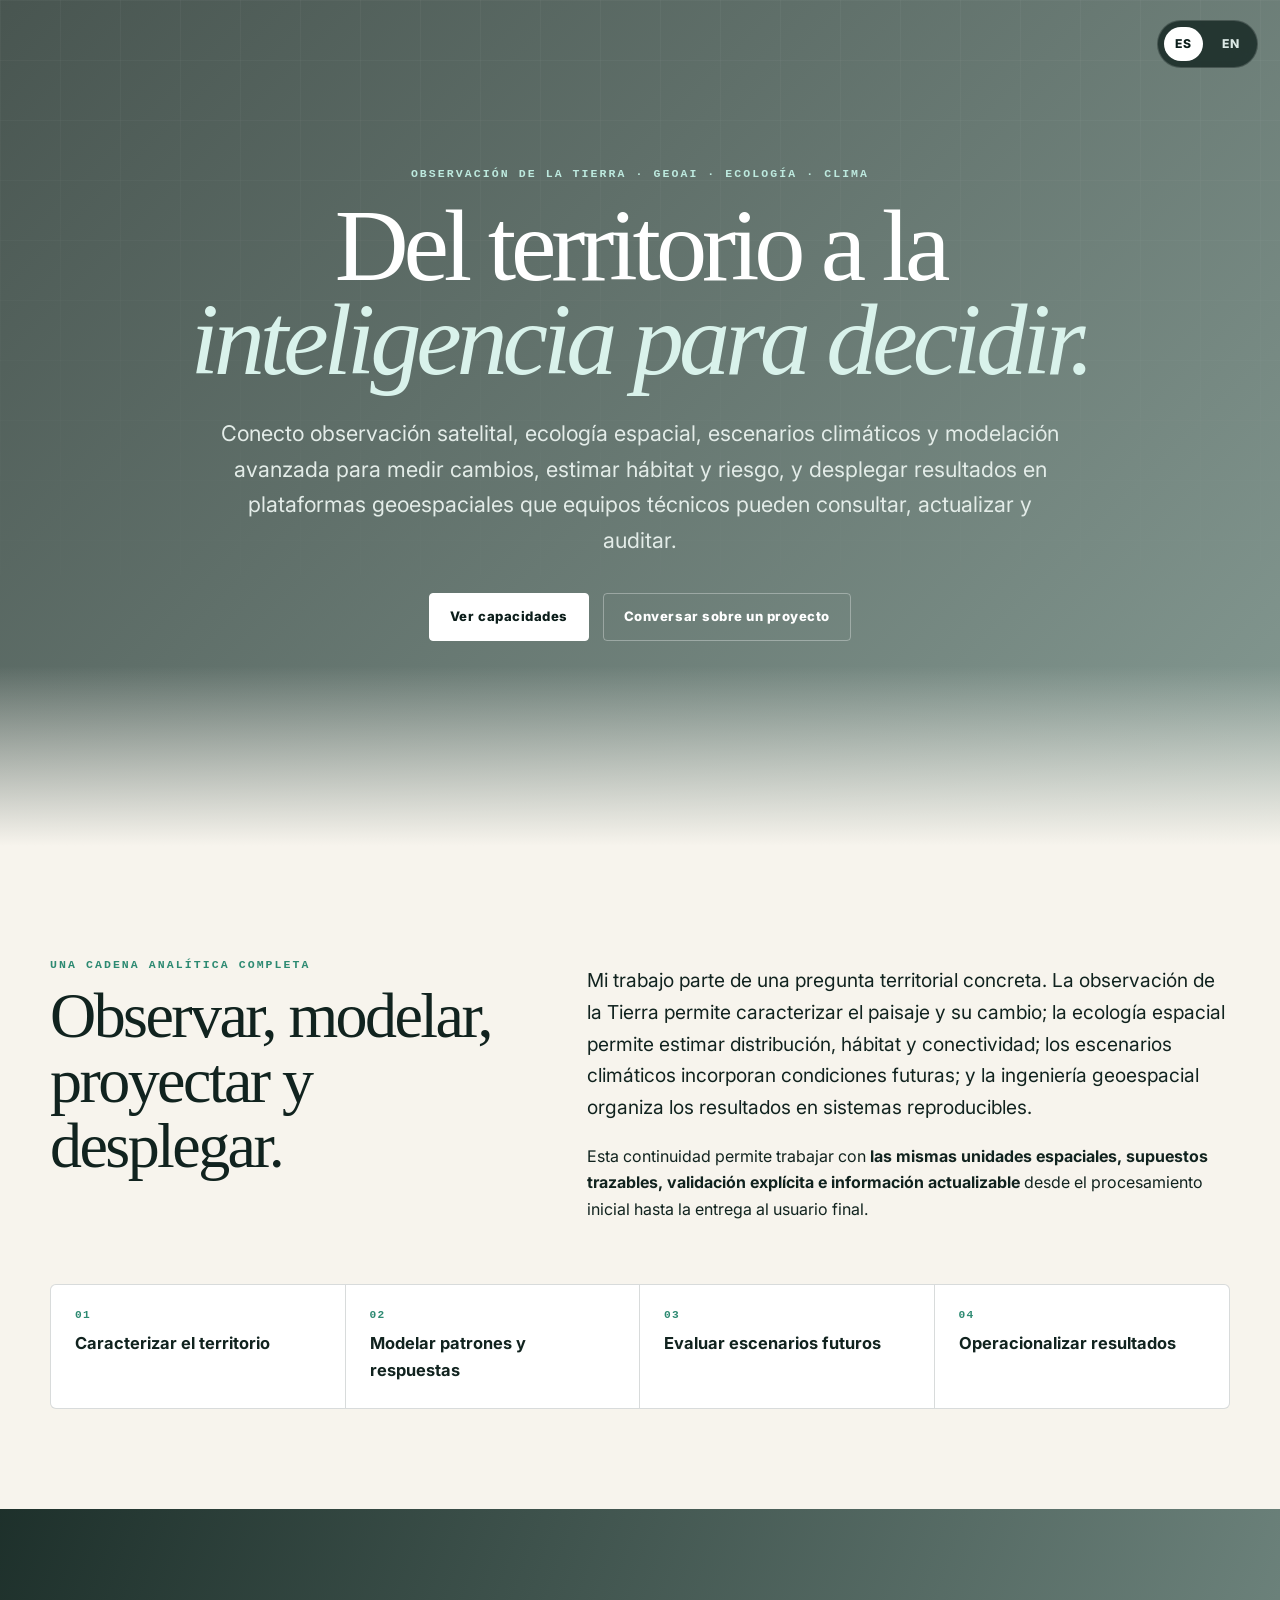
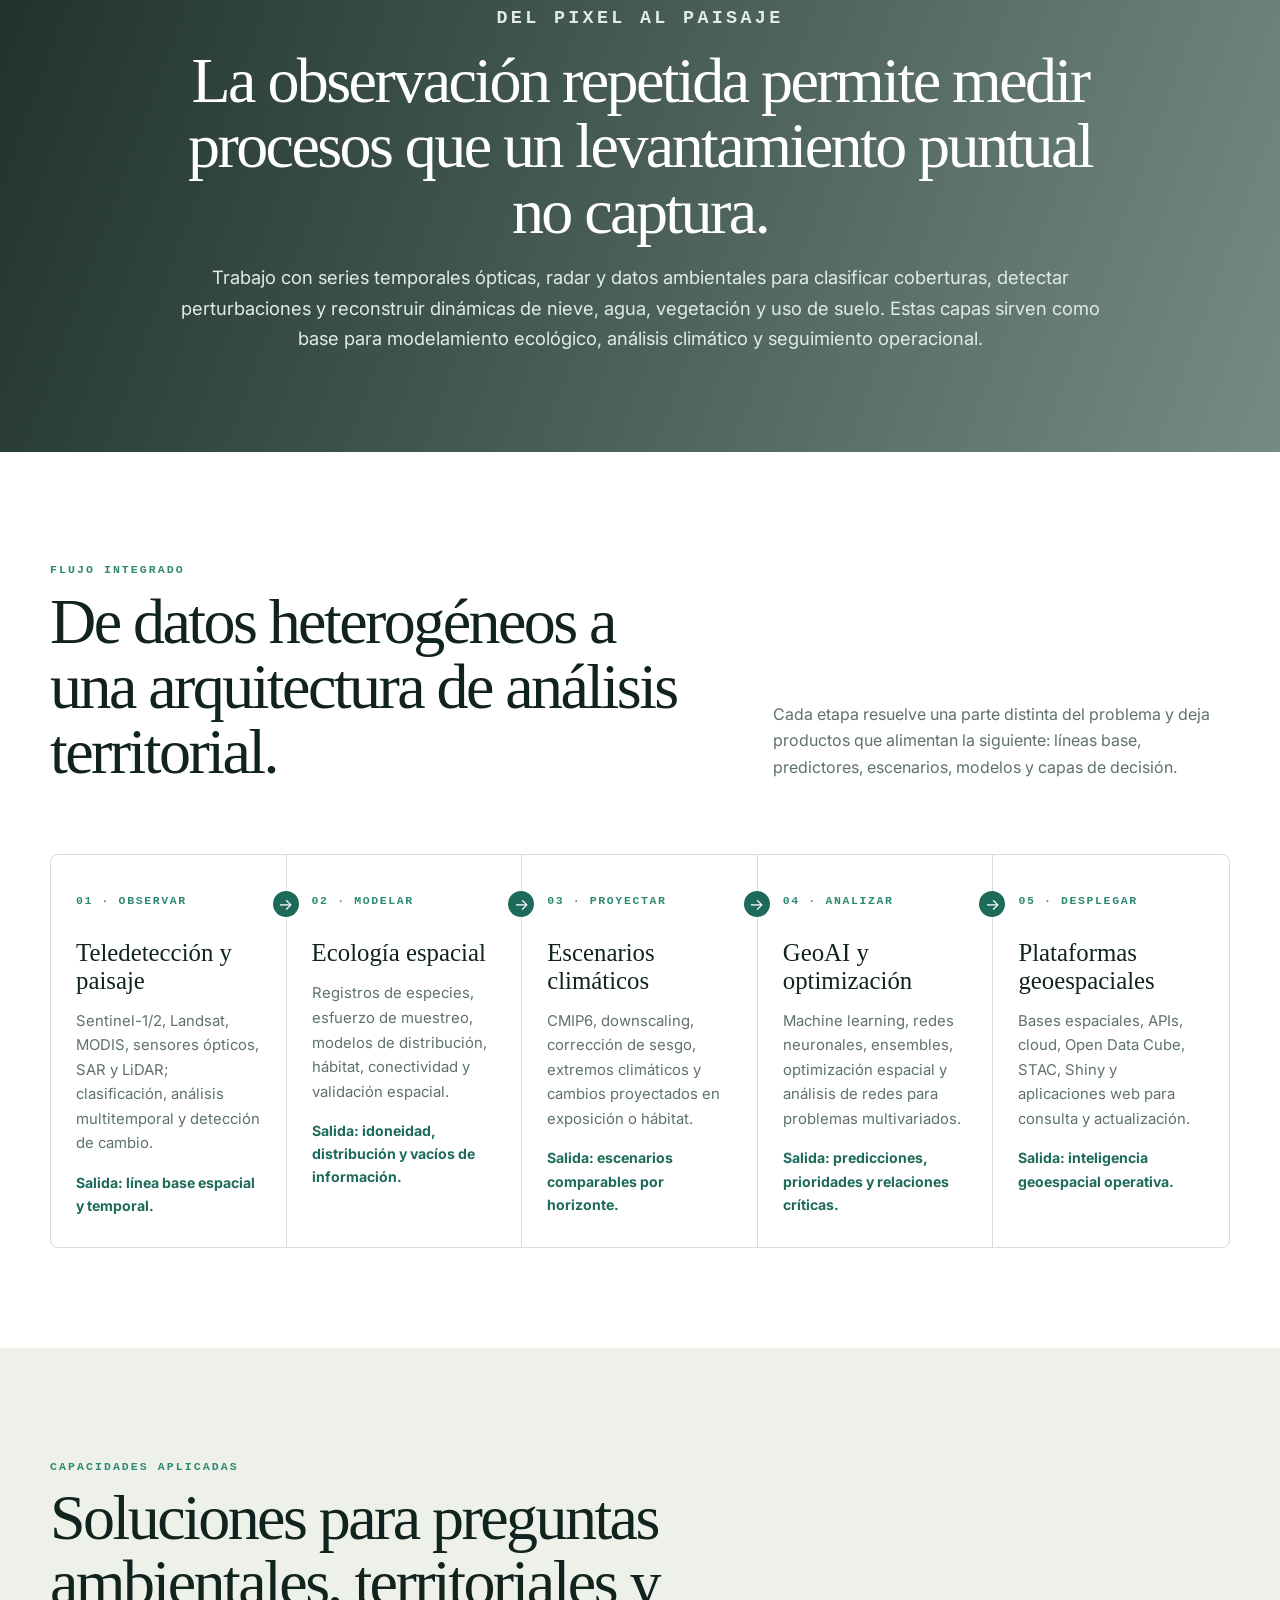
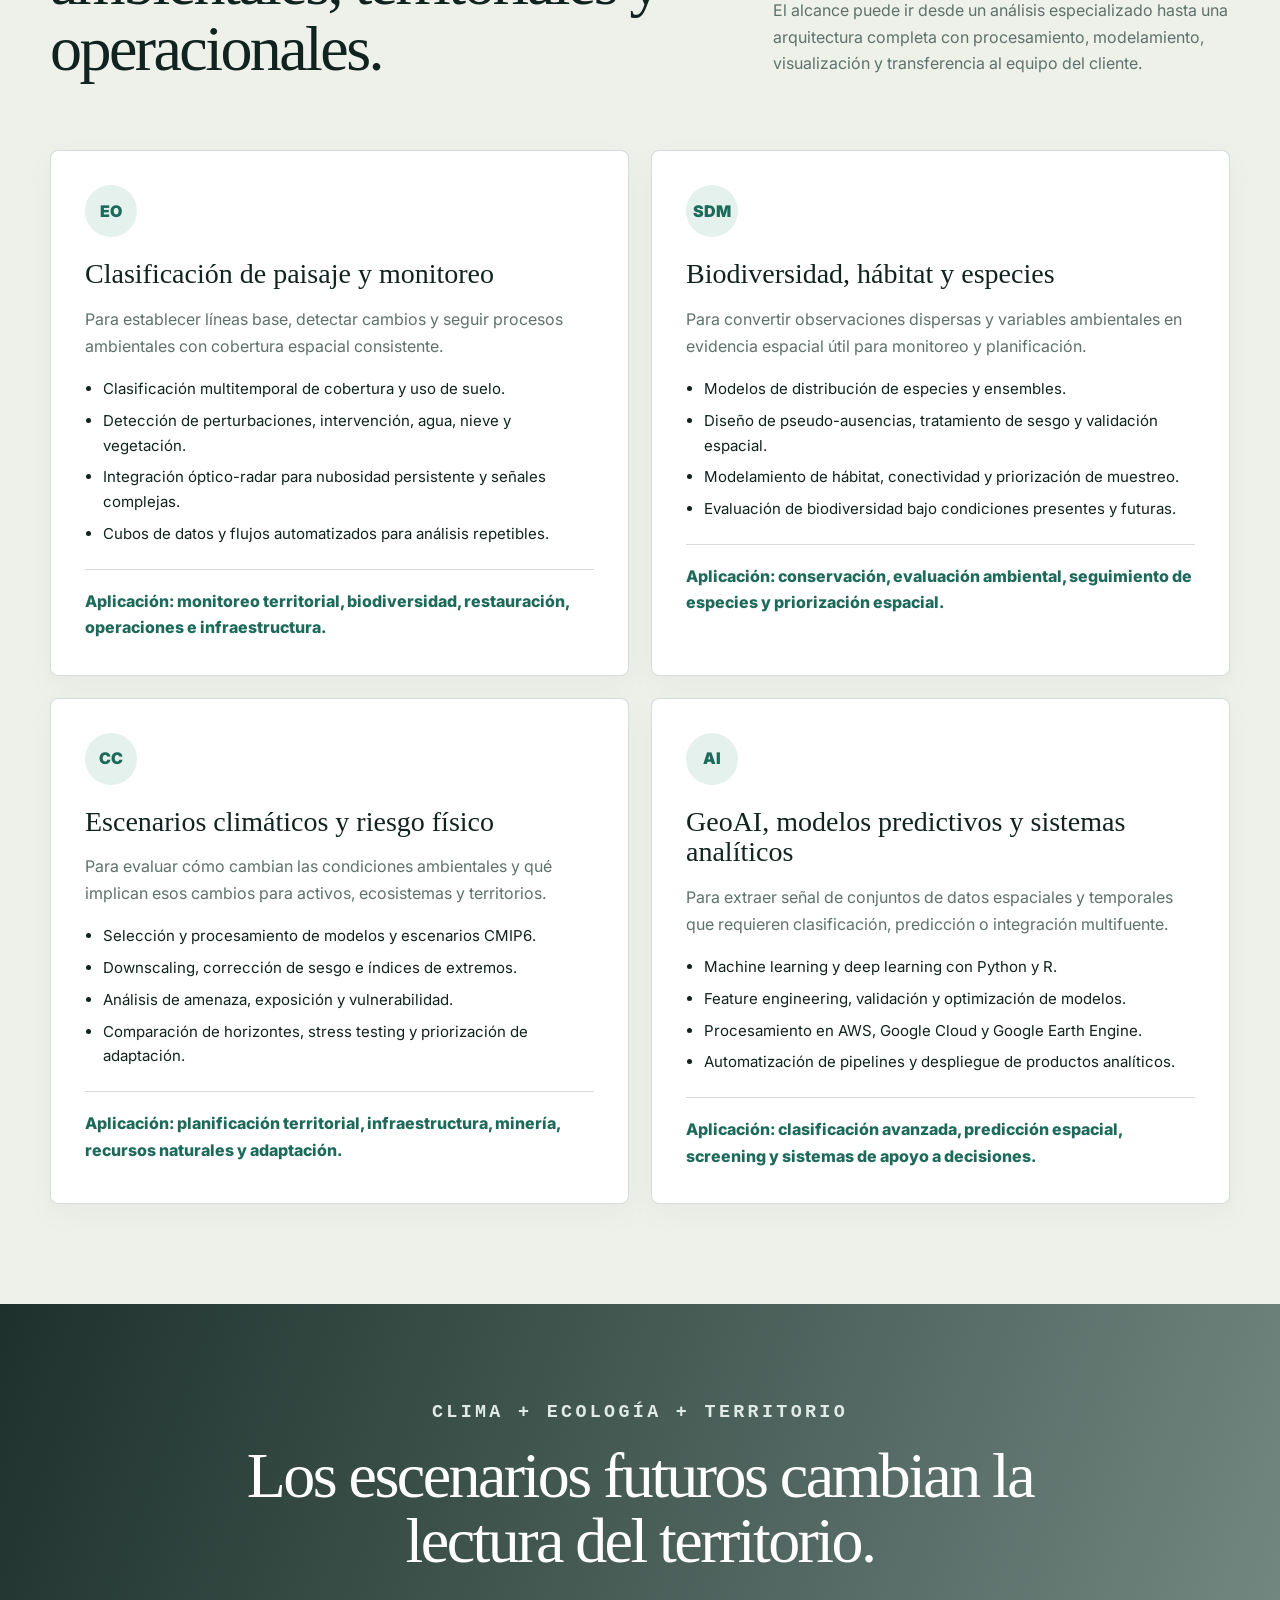
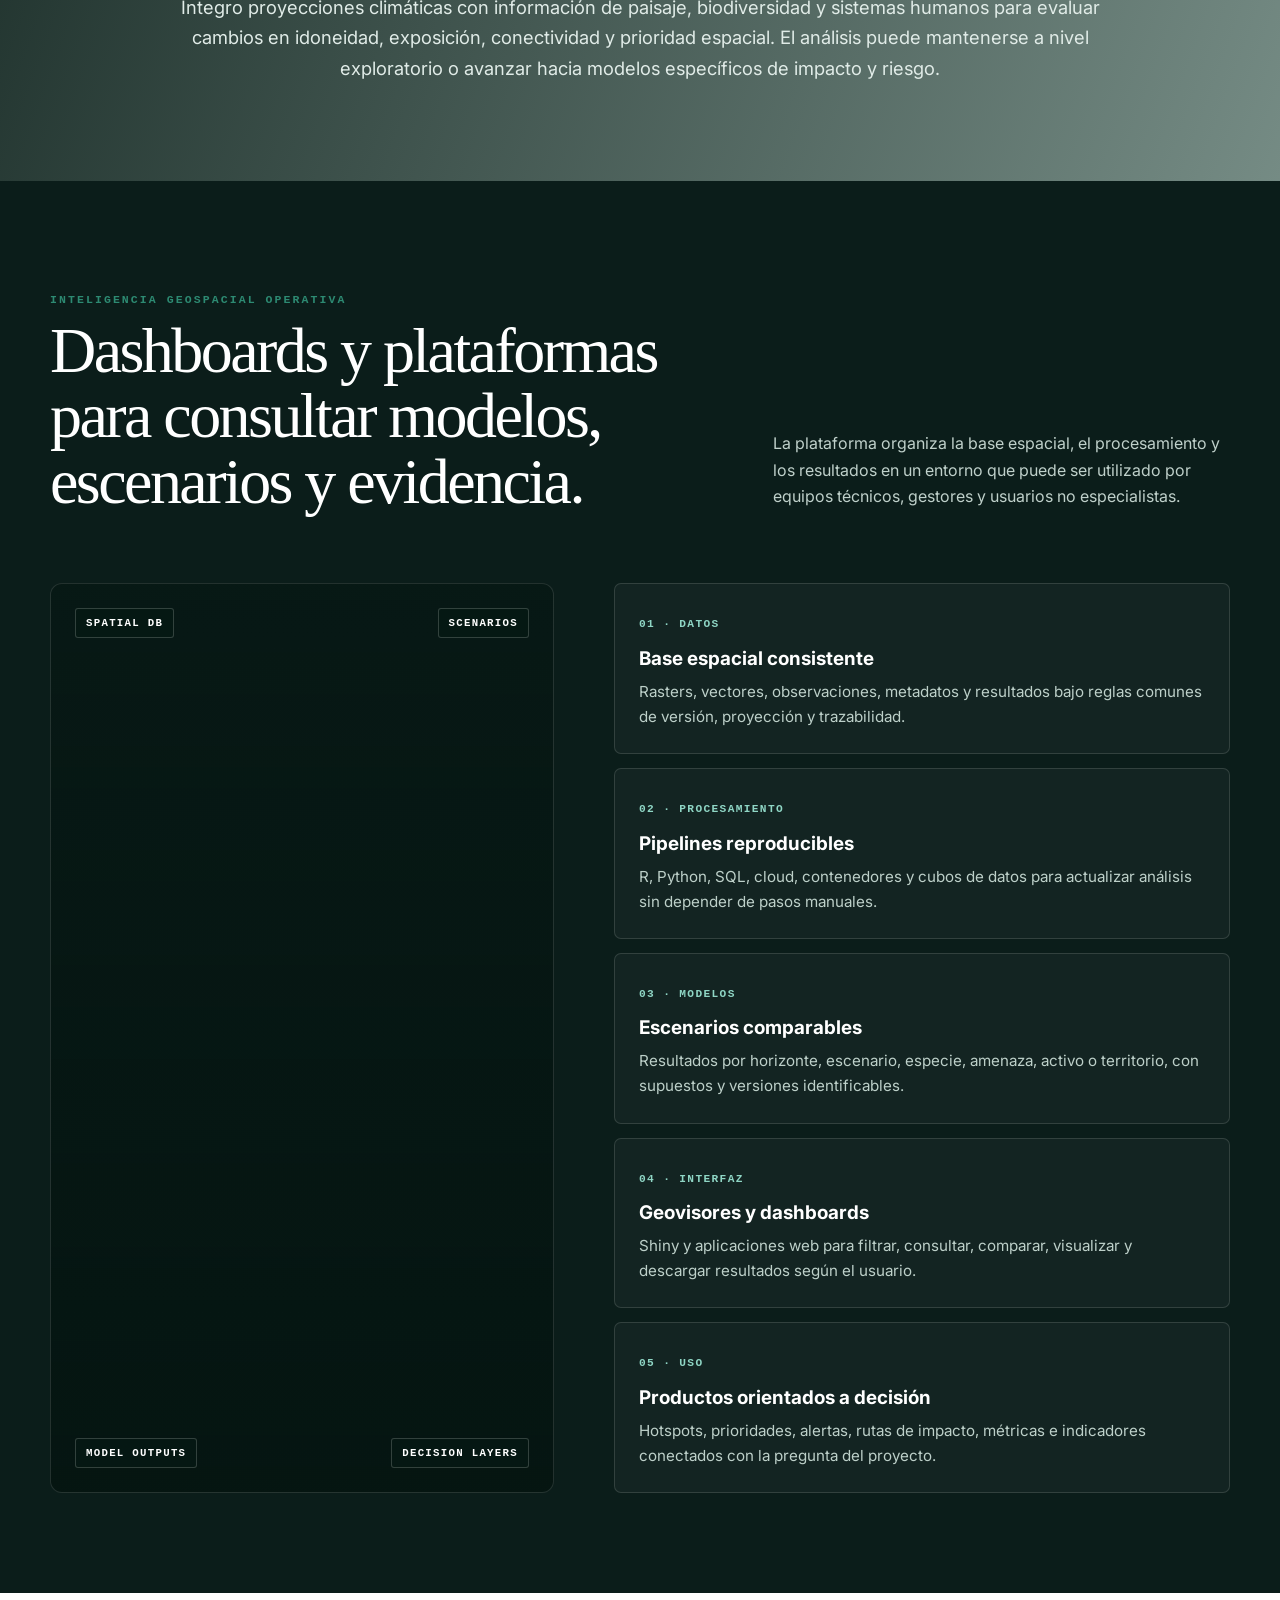
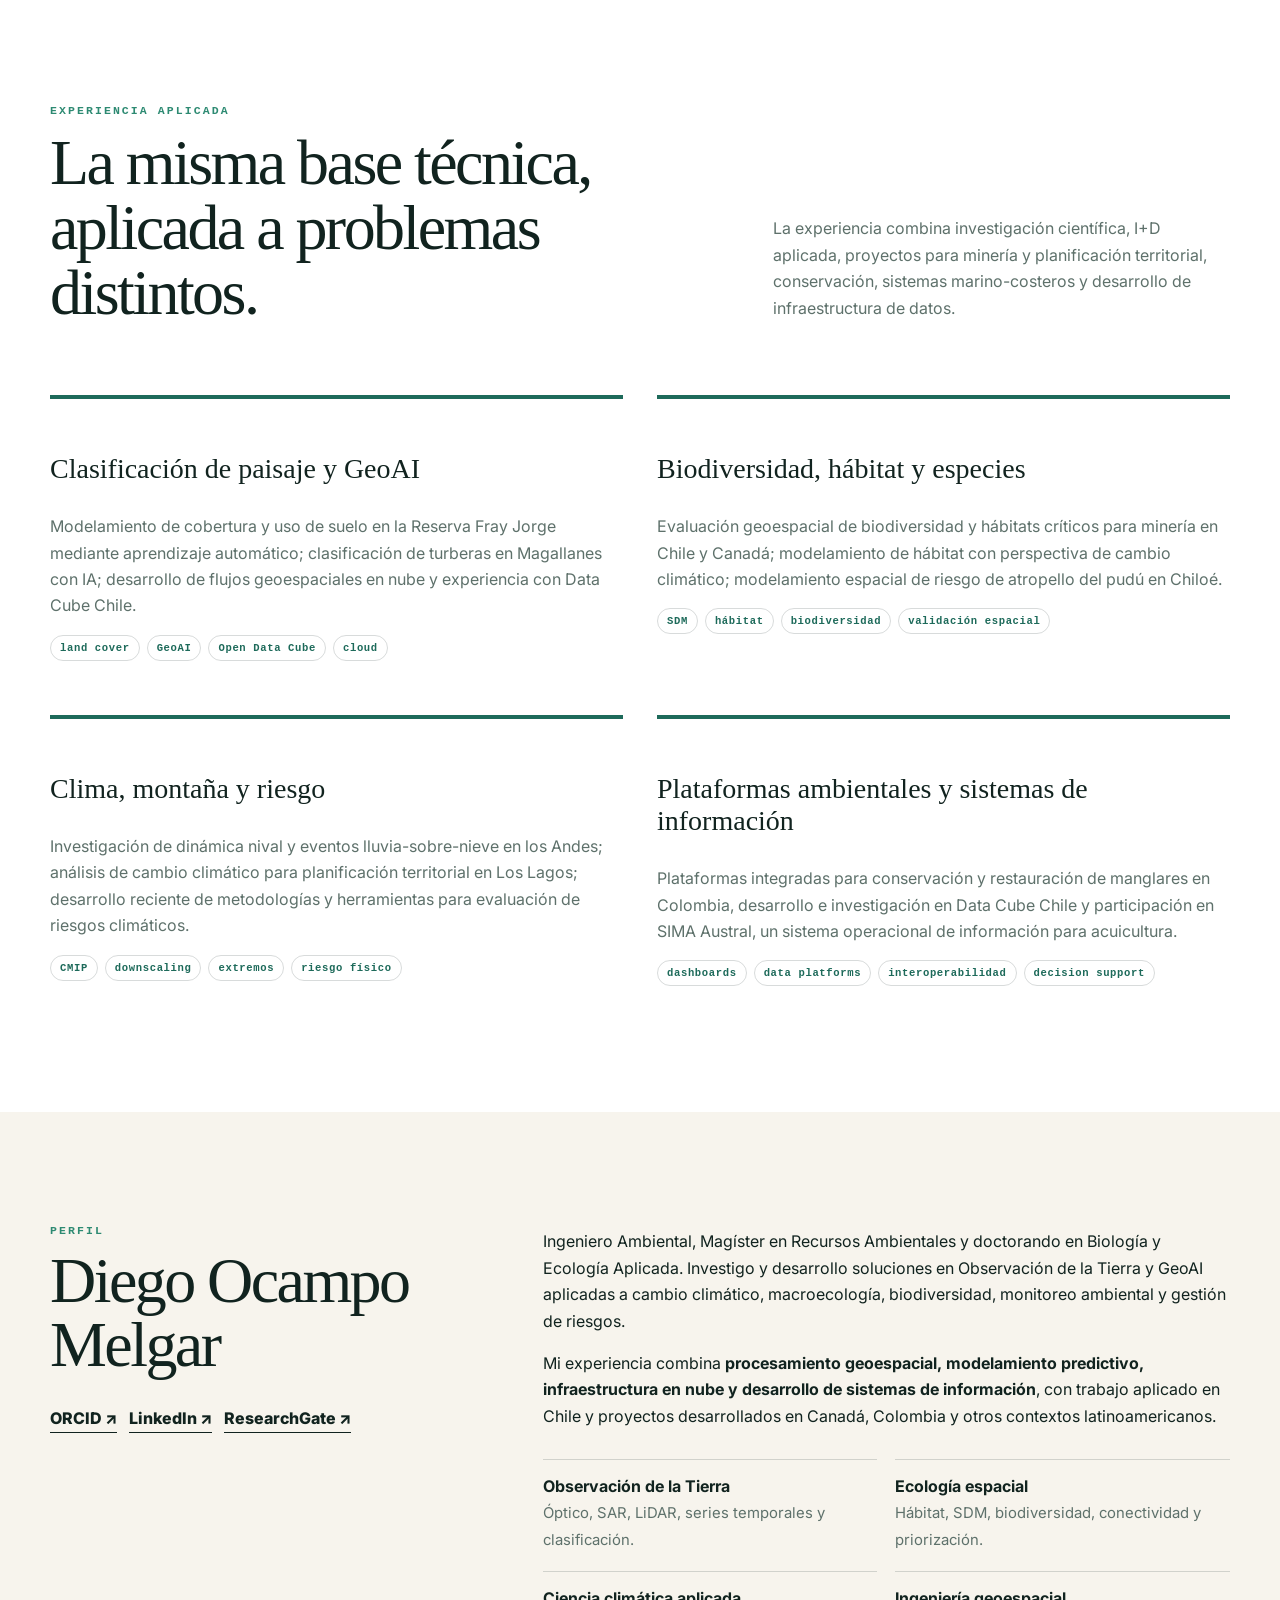
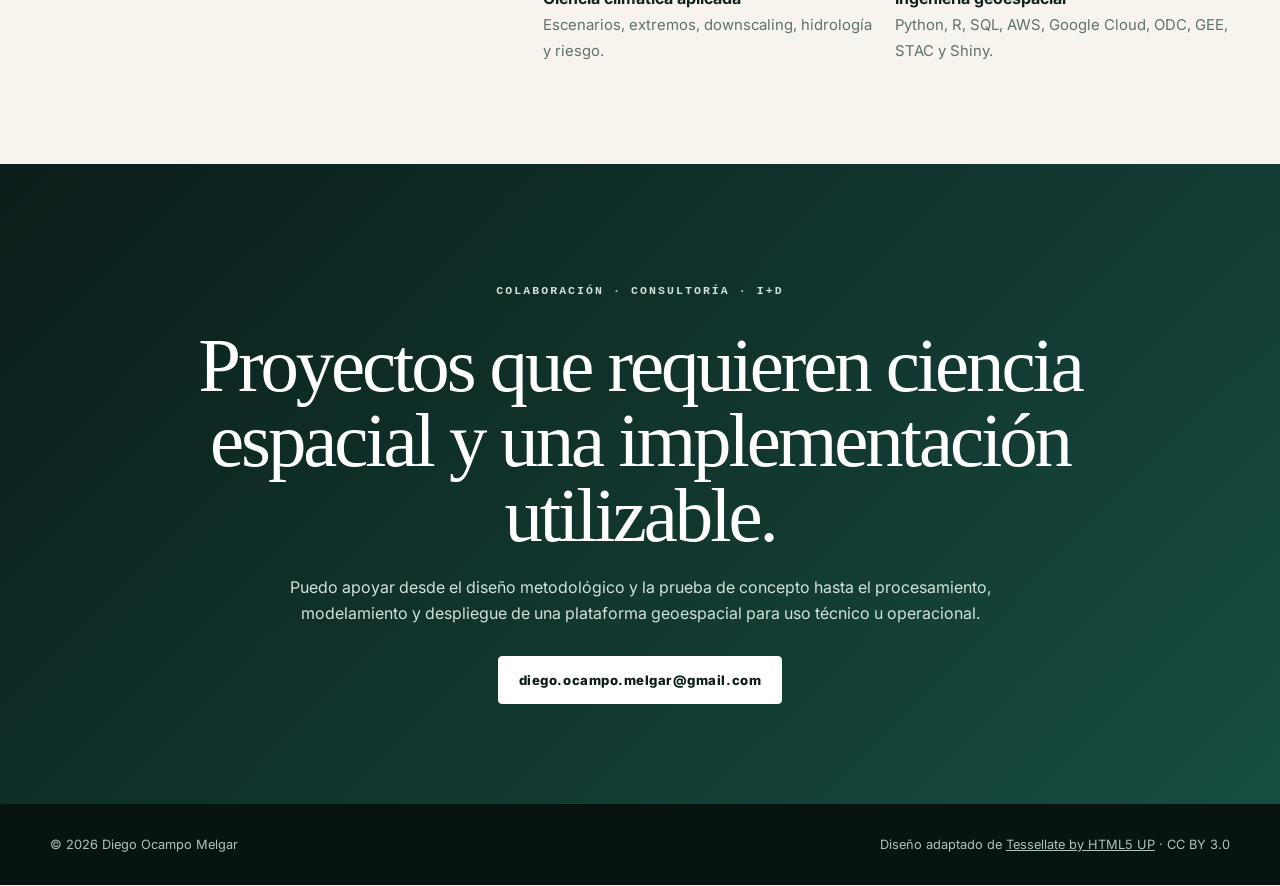
==== index.html @ 7937f492 "start" ====
<!DOCTYPE HTML>
<html lang="es">
<head>
  <title>Diego Ocampo Melgar | Observación de la Tierra, GeoAI y Riesgo Climático</title>
  <meta charset="utf-8" />
  <meta name="viewport" content="width=device-width, initial-scale=1" />
  <meta name="description" content="Observación de la Tierra, GeoAI, biodiversidad, modelamiento de hábitat, escenarios climáticos y plataformas geoespaciales para decisiones ambientales y territoriales." />
  <meta name="theme-color" content="#0b1d1a" />
  <link rel="canonical" href="./" />
  <link rel="alternate" hreflang="es" href="./" />
  <link rel="alternate" hreflang="en" href="./en/" />
  <link rel="preconnect" href="https://fonts.googleapis.com"><link rel="preconnect" href="https://fonts.gstatic.com" crossorigin>
  <link href="https://fonts.googleapis.com/css2?family=Inter:wght@400;500;600;700;800&display=swap" rel="stylesheet">
  <link rel="stylesheet" href="assets/css/main.css" />
</head>
<body>
  <nav class="langbar" aria-label="Idioma"><a class="active" href="./">ES</a><a href="./en/">EN</a></nav>

  <header id="header"><div class="hero-grid"></div><div class="hero reveal">
    <p class="eyebrow">OBSERVACIÓN DE LA TIERRA · GEOAI · ECOLOGÍA · CLIMA</p>
    <h1>Del territorio a la <em>inteligencia para decidir.</em></h1>
    <p class="lead">Conecto observación satelital, ecología espacial, escenarios climáticos y modelación avanzada para medir cambios, estimar hábitat y riesgo, y desplegar resultados en plataformas geoespaciales que equipos técnicos pueden consultar, actualizar y auditar.</p>
    <div class="cta"><a class="button primary" href="#servicios">Ver capacidades</a><a class="button alt" href="mailto:diego.ocampo.melgar@gmail.com">Conversar sobre un proyecto</a></div>
  </div></header>

  <main>
    <section class="section intro"><div class="container">
      <div class="intro-grid reveal">
        <div><p class="eyebrow">UNA CADENA ANALÍTICA COMPLETA</p><h2>Observar, modelar, proyectar y desplegar.</h2></div>
        <div>
          <p class="big">Mi trabajo parte de una pregunta territorial concreta. La observación de la Tierra permite caracterizar el paisaje y su cambio; la ecología espacial permite estimar distribución, hábitat y conectividad; los escenarios climáticos incorporan condiciones futuras; y la ingeniería geoespacial organiza los resultados en sistemas reproducibles.</p>
          <p>Esta continuidad permite trabajar con <strong>las mismas unidades espaciales, supuestos trazables, validación explícita e información actualizable</strong> desde el procesamiento inicial hasta la entrega al usuario final.</p>
        </div>
      </div>
      <div class="value-strip reveal"><div><b>01</b><strong>Caracterizar el territorio</strong></div><div><b>02</b><strong>Modelar patrones y respuestas</strong></div><div><b>03</b><strong>Evaluar escenarios futuros</strong></div><div><b>04</b><strong>Operacionalizar resultados</strong></div></div>
    </div></section>

    <section class="parallax p1"><div class="inner reveal">
      <p class="eyebrow">DEL PIXEL AL PAISAJE</p>
      <h2>La observación repetida permite medir procesos que un levantamiento puntual no captura.</h2>
      <p>Trabajo con series temporales ópticas, radar y datos ambientales para clasificar coberturas, detectar perturbaciones y reconstruir dinámicas de nieve, agua, vegetación y uso de suelo. Estas capas sirven como base para modelamiento ecológico, análisis climático y seguimiento operacional.</p>
    </div></section>

    <section class="section journey"><div class="container">
      <div class="section-title reveal">
        <div><p class="eyebrow">FLUJO INTEGRADO</p><h2>De datos heterogéneos a una arquitectura de análisis territorial.</h2></div>
        <p>Cada etapa resuelve una parte distinta del problema y deja productos que alimentan la siguiente: líneas base, predictores, escenarios, modelos y capas de decisión.</p>
      </div>
      <div class="journey-grid reveal">
        <article class="step"><span class="n">01 · OBSERVAR</span><h3>Teledetección y paisaje</h3><p>Sentinel-1/2, Landsat, MODIS, sensores ópticos, SAR y LiDAR; clasificación, análisis multitemporal y detección de cambio.</p><strong>Salida: línea base espacial y temporal.</strong></article>
        <article class="step"><span class="n">02 · MODELAR</span><h3>Ecología espacial</h3><p>Registros de especies, esfuerzo de muestreo, modelos de distribución, hábitat, conectividad y validación espacial.</p><strong>Salida: idoneidad, distribución y vacíos de información.</strong></article>
        <article class="step"><span class="n">03 · PROYECTAR</span><h3>Escenarios climáticos</h3><p>CMIP6, downscaling, corrección de sesgo, extremos climáticos y cambios proyectados en exposición o hábitat.</p><strong>Salida: escenarios comparables por horizonte.</strong></article>
        <article class="step"><span class="n">04 · ANALIZAR</span><h3>GeoAI y optimización</h3><p>Machine learning, redes neuronales, ensembles, optimización espacial y análisis de redes para problemas multivariados.</p><strong>Salida: predicciones, prioridades y relaciones críticas.</strong></article>
        <article class="step"><span class="n">05 · DESPLEGAR</span><h3>Plataformas geoespaciales</h3><p>Bases espaciales, APIs, cloud, Open Data Cube, STAC, Shiny y aplicaciones web para consulta y actualización.</p><strong>Salida: inteligencia geoespacial operativa.</strong></article>
      </div>
    </div></section>

    <section id="servicios" class="section offers"><div class="container">
      <div class="section-title reveal">
        <div><p class="eyebrow">CAPACIDADES APLICADAS</p><h2>Soluciones para preguntas ambientales, territoriales y operacionales.</h2></div>
        <p>El alcance puede ir desde un análisis especializado hasta una arquitectura completa con procesamiento, modelamiento, visualización y transferencia al equipo del cliente.</p>
      </div>
      <div class="offer-grid">
        <article class="offer reveal"><div class="icon">EO</div><h3>Clasificación de paisaje y monitoreo</h3><p>Para establecer líneas base, detectar cambios y seguir procesos ambientales con cobertura espacial consistente.</p><ul><li>Clasificación multitemporal de cobertura y uso de suelo.</li><li>Detección de perturbaciones, intervención, agua, nieve y vegetación.</li><li>Integración óptico-radar para nubosidad persistente y señales complejas.</li><li>Cubos de datos y flujos automatizados para análisis repetibles.</li></ul><div class="value">Aplicación: monitoreo territorial, biodiversidad, restauración, operaciones e infraestructura.</div></article>

        <article class="offer reveal"><div class="icon">SDM</div><h3>Biodiversidad, hábitat y especies</h3><p>Para convertir observaciones dispersas y variables ambientales en evidencia espacial útil para monitoreo y planificación.</p><ul><li>Modelos de distribución de especies y ensembles.</li><li>Diseño de pseudo-ausencias, tratamiento de sesgo y validación espacial.</li><li>Modelamiento de hábitat, conectividad y priorización de muestreo.</li><li>Evaluación de biodiversidad bajo condiciones presentes y futuras.</li></ul><div class="value">Aplicación: conservación, evaluación ambiental, seguimiento de especies y priorización espacial.</div></article>

        <article class="offer reveal"><div class="icon">CC</div><h3>Escenarios climáticos y riesgo físico</h3><p>Para evaluar cómo cambian las condiciones ambientales y qué implican esos cambios para activos, ecosistemas y territorios.</p><ul><li>Selección y procesamiento de modelos y escenarios CMIP6.</li><li>Downscaling, corrección de sesgo e índices de extremos.</li><li>Análisis de amenaza, exposición y vulnerabilidad.</li><li>Comparación de horizontes, stress testing y priorización de adaptación.</li></ul><div class="value">Aplicación: planificación territorial, infraestructura, minería, recursos naturales y adaptación.</div></article>

        <article class="offer reveal"><div class="icon">AI</div><h3>GeoAI, modelos predictivos y sistemas analíticos</h3><p>Para extraer señal de conjuntos de datos espaciales y temporales que requieren clasificación, predicción o integración multifuente.</p><ul><li>Machine learning y deep learning con Python y R.</li><li>Feature engineering, validación y optimización de modelos.</li><li>Procesamiento en AWS, Google Cloud y Google Earth Engine.</li><li>Automatización de pipelines y despliegue de productos analíticos.</li></ul><div class="value">Aplicación: clasificación avanzada, predicción espacial, screening y sistemas de apoyo a decisiones.</div></article>
      </div>
    </div></section>

    <section class="parallax p2"><div class="inner reveal">
      <p class="eyebrow">CLIMA + ECOLOGÍA + TERRITORIO</p>
      <h2>Los escenarios futuros cambian la lectura del territorio.</h2>
      <p>Integro proyecciones climáticas con información de paisaje, biodiversidad y sistemas humanos para evaluar cambios en idoneidad, exposición, conectividad y prioridad espacial. El análisis puede mantenerse a nivel exploratorio o avanzar hacia modelos específicos de impacto y riesgo.</p>
    </div></section>

    <section class="section platform"><div class="container">
      <div class="section-title reveal">
        <div><p class="eyebrow">INTELIGENCIA GEOSPACIAL OPERATIVA</p><h2>Dashboards y plataformas para consultar modelos, escenarios y evidencia.</h2></div>
        <p>La plataforma organiza la base espacial, el procesamiento y los resultados en un entorno que puede ser utilizado por equipos técnicos, gestores y usuarios no especialistas.</p>
      </div>
      <div class="stack reveal">
        <div class="stack-map"><div class="hud"><div class="hud-top"><span>SPATIAL DB</span><span>SCENARIOS</span></div><div class="hud-bottom"><span>MODEL OUTPUTS</span><span>DECISION LAYERS</span></div></div></div>
        <div class="platform-list">
          <div class="platform-item"><b>01 · DATOS</b><h3>Base espacial consistente</h3><p>Rasters, vectores, observaciones, metadatos y resultados bajo reglas comunes de versión, proyección y trazabilidad.</p></div>
          <div class="platform-item"><b>02 · PROCESAMIENTO</b><h3>Pipelines reproducibles</h3><p>R, Python, SQL, cloud, contenedores y cubos de datos para actualizar análisis sin depender de pasos manuales.</p></div>
          <div class="platform-item"><b>03 · MODELOS</b><h3>Escenarios comparables</h3><p>Resultados por horizonte, escenario, especie, amenaza, activo o territorio, con supuestos y versiones identificables.</p></div>
          <div class="platform-item"><b>04 · INTERFAZ</b><h3>Geovisores y dashboards</h3><p>Shiny y aplicaciones web para filtrar, consultar, comparar, visualizar y descargar resultados según el usuario.</p></div>
          <div class="platform-item"><b>05 · USO</b><h3>Productos orientados a decisión</h3><p>Hotspots, prioridades, alertas, rutas de impacto, métricas e indicadores conectados con la pregunta del proyecto.</p></div>
        </div>
      </div>
    </div></section>

    <section class="section casework"><div class="container">
      <div class="section-title reveal">
        <div><p class="eyebrow">EXPERIENCIA APLICADA</p><h2>La misma base técnica, aplicada a problemas distintos.</h2></div>
        <p>La experiencia combina investigación científica, I+D aplicada, proyectos para minería y planificación territorial, conservación, sistemas marino-costeros y desarrollo de infraestructura de datos.</p>
      </div>
      <div class="cases">
        <article class="case reveal"><h3>Clasificación de paisaje y GeoAI</h3><p>Modelamiento de cobertura y uso de suelo en la Reserva Fray Jorge mediante aprendizaje automático; clasificación de turberas en Magallanes con IA; desarrollo de flujos geoespaciales en nube y experiencia con Data Cube Chile.</p><div class="tags"><span>land cover</span><span>GeoAI</span><span>Open Data Cube</span><span>cloud</span></div></article>
        <article class="case reveal"><h3>Biodiversidad, hábitat y especies</h3><p>Evaluación geoespacial de biodiversidad y hábitats críticos para minería en Chile y Canadá; modelamiento de hábitat con perspectiva de cambio climático; modelamiento espacial de riesgo de atropello del pudú en Chiloé.</p><div class="tags"><span>SDM</span><span>hábitat</span><span>biodiversidad</span><span>validación espacial</span></div></article>
        <article class="case reveal"><h3>Clima, montaña y riesgo</h3><p>Investigación de dinámica nival y eventos lluvia-sobre-nieve en los Andes; análisis de cambio climático para planificación territorial en Los Lagos; desarrollo reciente de metodologías y herramientas para evaluación de riesgos climáticos.</p><div class="tags"><span>CMIP</span><span>downscaling</span><span>extremos</span><span>riesgo físico</span></div></article>
        <article class="case reveal"><h3>Plataformas ambientales y sistemas de información</h3><p>Plataformas integradas para conservación y restauración de manglares en Colombia, desarrollo e investigación en Data Cube Chile y participación en SIMA Austral, un sistema operacional de información para acuicultura.</p><div class="tags"><span>dashboards</span><span>data platforms</span><span>interoperabilidad</span><span>decision support</span></div></article>
      </div>
    </div></section>

    <section class="section about"><div class="container"><div class="about-grid reveal">
      <div>
        <p class="eyebrow">PERFIL</p><h2>Diego Ocampo Melgar</h2>
        <div class="about-links"><a href="https://orcid.org/0000-0001-8679-6000" target="_blank" rel="noreferrer">ORCID ↗</a><a href="https://cl.linkedin.com/in/diego-ocampo-melgar" target="_blank" rel="noreferrer">LinkedIn ↗</a><a href="https://www.researchgate.net/profile/Diego-Ocampo-Melgar" target="_blank" rel="noreferrer">ResearchGate ↗</a></div>
      </div>
      <div>
        <p class="big">Ingeniero Ambiental, Magíster en Recursos Ambientales y doctorando en Biología y Ecología Aplicada. Investigo y desarrollo soluciones en Observación de la Tierra y GeoAI aplicadas a cambio climático, macroecología, biodiversidad, monitoreo ambiental y gestión de riesgos.</p>
        <p>Mi experiencia combina <strong>procesamiento geoespacial, modelamiento predictivo, infraestructura en nube y desarrollo de sistemas de información</strong>, con trabajo aplicado en Chile y proyectos desarrollados en Canadá, Colombia y otros contextos latinoamericanos.</p>
        <div class="cred"><div><b>Observación de la Tierra</b><span>Óptico, SAR, LiDAR, series temporales y clasificación.</span></div><div><b>Ecología espacial</b><span>Hábitat, SDM, biodiversidad, conectividad y priorización.</span></div><div><b>Ciencia climática aplicada</b><span>Escenarios, extremos, downscaling, hidrología y riesgo.</span></div><div><b>Ingeniería geoespacial</b><span>Python, R, SQL, AWS, Google Cloud, ODC, GEE, STAC y Shiny.</span></div></div>
      </div>
    </div></div></section>

    <section class="section contact"><div class="container reveal">
      <p class="eyebrow">COLABORACIÓN · CONSULTORÍA · I+D</p>
      <h2>Proyectos que requieren ciencia espacial y una implementación utilizable.</h2>
      <p>Puedo apoyar desde el diseño metodológico y la prueba de concepto hasta el procesamiento, modelamiento y despliegue de una plataforma geoespacial para uso técnico u operacional.</p>
      <a class="button primary" href="mailto:diego.ocampo.melgar@gmail.com">diego.ocampo.melgar@gmail.com</a>
    </div></section>
  </main>

  <footer class="footer"><div class="container"><span>© <span data-year></span> Diego Ocampo Melgar</span><span class="credit">Diseño adaptado de <a href="https://html5up.net/tessellate" target="_blank" rel="noreferrer">Tessellate by HTML5 UP</a> · CC BY 3.0</span></div></footer>
  <script src="assets/js/main.js"></script>
</body></html>
---- assets/css/main.css ----
:root{
  --ink:#11231f;--muted:#5e716b;--paper:#f7f4ed;--paper2:#eef1ea;
  --green:#1d6a5a;--green2:#2d8a72;--cyan:#5fb9b0;--sand:#c6a66a;
  --dark:#0b1d1a;--line:rgba(17,35,31,.16);--white:#fff;
  --max:1180px;--shadow:0 24px 70px rgba(6,24,20,.16)
}
*{box-sizing:border-box}html{scroll-behavior:smooth}body{margin:0;color:var(--ink);background:var(--paper);font-family:Inter,system-ui,-apple-system,BlinkMacSystemFont,"Segoe UI",sans-serif;line-height:1.65}a{color:inherit;text-decoration:none}img{max-width:100%;display:block}.container{width:min(var(--max),calc(100% - 44px));margin:auto}.eyebrow{font:700 .72rem/1.2 ui-monospace,SFMono-Regular,Menlo,monospace;letter-spacing:.18em;text-transform:uppercase;color:var(--green2)}
.langbar{position:fixed;top:20px;right:22px;z-index:50;display:flex;align-items:center;gap:8px;padding:6px;background:rgba(9,27,23,.72);backdrop-filter:blur(16px);border:1px solid rgba(255,255,255,.16);border-radius:999px}.langbar a{padding:7px 11px;border-radius:999px;color:#dce9e5;font-size:.76rem;font-weight:800;letter-spacing:.08em}.langbar a.active{background:#fff;color:var(--dark)}
#header{min-height:94vh;display:grid;place-items:center;position:relative;overflow:hidden;color:#fff;background:linear-gradient(135deg,rgba(5,24,20,.72),rgba(9,56,48,.48)),url('https://www.copernicus.eu/system/files/styles/image_of_the_day/private/2025-07/image_day/20250701_Atacama%20snow.png?itok=WmcyDrtD') center/cover fixed}.hero-grid{position:absolute;inset:0;opacity:.16;background-image:linear-gradient(rgba(255,255,255,.22) 1px,transparent 1px),linear-gradient(90deg,rgba(255,255,255,.22) 1px,transparent 1px);background-size:60px 60px;mask-image:linear-gradient(to bottom,black,transparent 80%)}#header:after{content:"";position:absolute;inset:auto 0 0;height:180px;background:linear-gradient(transparent,var(--paper))}.hero{position:relative;z-index:2;width:min(980px,calc(100% - 42px));text-align:center;padding:90px 0 140px}.hero .eyebrow{color:#bde9de}.hero h1{font-family:Georgia,"Times New Roman",serif;font-size:clamp(3.2rem,8vw,7.5rem);line-height:.92;letter-spacing:-.05em;margin:.18em 0 .28em;font-weight:400}.hero h1 em{font-style:italic;color:#d9f2eb}.hero .lead{max-width:850px;margin:0 auto 34px;font-size:clamp(1.05rem,2vw,1.35rem);color:#e3ece8}.cta{display:inline-flex;gap:14px;flex-wrap:wrap;justify-content:center}.button{display:inline-flex;align-items:center;justify-content:center;min-height:48px;padding:0 20px;border-radius:4px;border:1px solid rgba(255,255,255,.32);font-weight:800;font-size:.82rem;letter-spacing:.04em}.button.primary{background:#fff;color:var(--dark);border-color:#fff}.button.alt{background:transparent;color:#fff}.button.dark{background:var(--dark);color:#fff;border-color:var(--dark)}
.section{padding:100px 0}.intro{background:var(--paper)}.intro-grid{display:grid;grid-template-columns:.82fr 1.18fr;gap:90px;align-items:start}.intro h2,.section-title h2{font:400 clamp(2.3rem,5vw,4.6rem)/1.02 Georgia,"Times New Roman",serif;letter-spacing:-.04em;margin:.18em 0}.intro .big{font-size:1.2rem}.value-strip{margin-top:46px;display:grid;grid-template-columns:repeat(4,1fr);border:1px solid var(--line);border-radius:6px;overflow:hidden;background:#fff}.value-strip>div{padding:24px;border-right:1px solid var(--line)}.value-strip>div:last-child{border:0}.value-strip b{display:block;font:700 .7rem ui-monospace,SFMono-Regular,Menlo,monospace;color:var(--green2);letter-spacing:.12em}.value-strip strong{display:block;margin-top:9px;font-size:1.03rem}
.parallax{min-height:470px;display:grid;place-items:center;position:relative;color:#fff;background-attachment:fixed;background-size:cover;background-position:center}.parallax:before{content:"";position:absolute;inset:0;background:linear-gradient(110deg,rgba(6,27,22,.90),rgba(10,53,46,.55))}.parallax .inner{position:relative;z-index:2;width:min(920px,calc(100% - 44px));text-align:center;padding:80px 0}.parallax h2{font:400 clamp(2.2rem,5vw,4.4rem)/1.02 Georgia,"Times New Roman",serif;letter-spacing:-.04em;margin:.25em 0}.parallax p{font-size:1.15rem;color:#e0ebe7}.p1{background-image:url('https://www.copernicus.eu/system/files/styles/image_of_the_day/private/2023-07/image_day/20230723_LakeInPatagonia.jpg?itok=2L0FcWrY')}.p2{background-image:url('https://www.copernicus.eu/system/files/2021-11/image_day/20211114_ViedmaGlacier.jpg')}
.section-title{display:grid;grid-template-columns:1fr .7fr;gap:70px;align-items:end;margin-bottom:58px}.section-title p:last-child{color:var(--muted)}.journey{background:#fff}.journey-grid{display:grid;grid-template-columns:repeat(5,1fr);gap:0;border:1px solid var(--line);border-radius:8px;overflow:hidden}.step{padding:30px 25px;min-height:285px;border-right:1px solid var(--line);position:relative}.step:last-child{border:0}.step .n{font:800 .72rem ui-monospace,SFMono-Regular,Menlo,monospace;color:var(--green2);letter-spacing:.14em}.step h3{font:400 1.55rem/1.1 Georgia,"Times New Roman",serif;margin:28px 0 13px}.step p{font-size:.93rem;color:var(--muted)}.step:after{content:"→";position:absolute;right:-13px;top:36px;width:26px;height:26px;display:grid;place-items:center;border-radius:50%;background:var(--green);color:#fff;z-index:2}.step:last-child:after{display:none}.step strong{display:block;margin-top:14px;font-size:.88rem;color:var(--green)}
.offers{background:var(--paper2)}.offer-grid{display:grid;grid-template-columns:repeat(2,1fr);gap:22px}.offer{background:#fff;border:1px solid var(--line);padding:34px;border-radius:8px;box-shadow:0 10px 30px rgba(15,44,36,.04)}.offer .icon{width:52px;height:52px;border-radius:50%;display:grid;place-items:center;background:#e4f1ed;color:var(--green);font-weight:900}.offer h3{font:400 1.75rem/1.1 Georgia,"Times New Roman",serif;margin:22px 0 12px}.offer p{color:var(--muted)}.offer ul{padding-left:18px;margin:18px 0 0}.offer li{margin:7px 0;font-size:.94rem}.offer .value{margin-top:22px;padding-top:18px;border-top:1px solid var(--line);font-weight:800;color:var(--green)}
.platform{background:var(--dark);color:#fff}.platform .section-title p:last-child{color:#bfd0ca}.stack{display:grid;grid-template-columns:.9fr 1.1fr;gap:60px}.stack-map{position:relative;min-height:520px;border:1px solid rgba(255,255,255,.12);border-radius:12px;overflow:hidden;background:linear-gradient(rgba(4,20,16,.48),rgba(4,20,16,.82)),url('https://www.copernicus.eu/system/files/styles/image_of_the_day_square/private/2022-11/image_day/20221117-Tierra_del_Fuego.jpg?itok=7Wr2ffgh') center/cover}.stack-map .hud{position:absolute;inset:24px;display:flex;flex-direction:column;justify-content:space-between}.hud-top,.hud-bottom{display:flex;justify-content:space-between;gap:12px}.hud span{font:700 .67rem ui-monospace,SFMono-Regular,Menlo,monospace;letter-spacing:.12em;padding:8px 10px;background:rgba(6,25,20,.72);border:1px solid rgba(255,255,255,.18);border-radius:3px}.platform-list{display:grid;gap:14px}.platform-item{border:1px solid rgba(255,255,255,.13);padding:24px;border-radius:7px;background:rgba(255,255,255,.035)}.platform-item b{font:800 .7rem ui-monospace,SFMono-Regular,Menlo,monospace;color:#8fd6c5;letter-spacing:.12em}.platform-item h3{margin:8px 0 5px;font-size:1.18rem}.platform-item p{margin:0;color:#bdd0c9;font-size:.95rem}
.casework{background:#fff}.cases{display:grid;grid-template-columns:repeat(2,1fr);gap:28px 34px}.case{border-top:4px solid var(--green);padding:26px 0}.case h3{font:400 1.75rem/1.15 Georgia,"Times New Roman",serif}.case p{color:var(--muted)}.case .tags{display:flex;gap:7px;flex-wrap:wrap;margin-top:16px}.tags span{font:700 .66rem ui-monospace,SFMono-Regular,Menlo,monospace;letter-spacing:.06em;border:1px solid var(--line);border-radius:999px;padding:6px 9px;color:var(--green)}
.about{background:var(--paper)}.about-grid{display:grid;grid-template-columns:.75fr 1.25fr;gap:80px}.about h2{font:400 clamp(2.4rem,5vw,4.7rem)/1 Georgia,"Times New Roman",serif;letter-spacing:-.04em;margin:.15em 0}.about-links{display:flex;gap:12px;flex-wrap:wrap;margin-top:28px}.about-links a{font-weight:800;border-bottom:1px solid currentColor}.cred{display:grid;grid-template-columns:repeat(2,1fr);gap:18px;margin-top:30px}.cred>div{border-top:1px solid var(--line);padding-top:13px}.cred b{display:block}.cred span{color:var(--muted);font-size:.93rem}
.contact{background:linear-gradient(135deg,#0b1d1a,#174d41);color:#fff;text-align:center}.contact h2{font:400 clamp(2.6rem,6vw,5.6rem)/.98 Georgia,"Times New Roman",serif;letter-spacing:-.04em;margin:.18em auto;max-width:950px}.contact p{max-width:760px;margin:20px auto 30px;color:#d1e1dc}.footer{padding:30px 0;background:#071411;color:#afc2bc;font-size:.8rem}.footer .container{display:flex;justify-content:space-between;gap:20px;align-items:center}.credit a{text-decoration:underline}
.reveal{opacity:0;transform:translateY(22px);transition:.7s ease}.reveal.visible{opacity:1;transform:none}
@media(max-width:900px){#header,.parallax{background-attachment:scroll}.intro-grid,.section-title,.stack,.about-grid{grid-template-columns:1fr;gap:30px}.value-strip{grid-template-columns:repeat(2,1fr)}.journey-grid{grid-template-columns:1fr}.step{min-height:auto;border-right:0;border-bottom:1px solid var(--line)}.step:after{content:"↓";right:24px;top:auto;bottom:-13px}.offer-grid,.cases{grid-template-columns:1fr}.cred{grid-template-columns:1fr 1fr}.section{padding:75px 0}.hero{padding-top:120px}.footer .container{flex-direction:column;align-items:flex-start}}
@media(max-width:560px){.container{width:min(100% - 28px,var(--max))}.value-strip{grid-template-columns:1fr}.value-strip>div{border-right:0;border-bottom:1px solid var(--line)}.cred{grid-template-columns:1fr}.hero h1{font-size:3.25rem}.langbar{top:12px;right:12px}.section{padding:62px 0}}
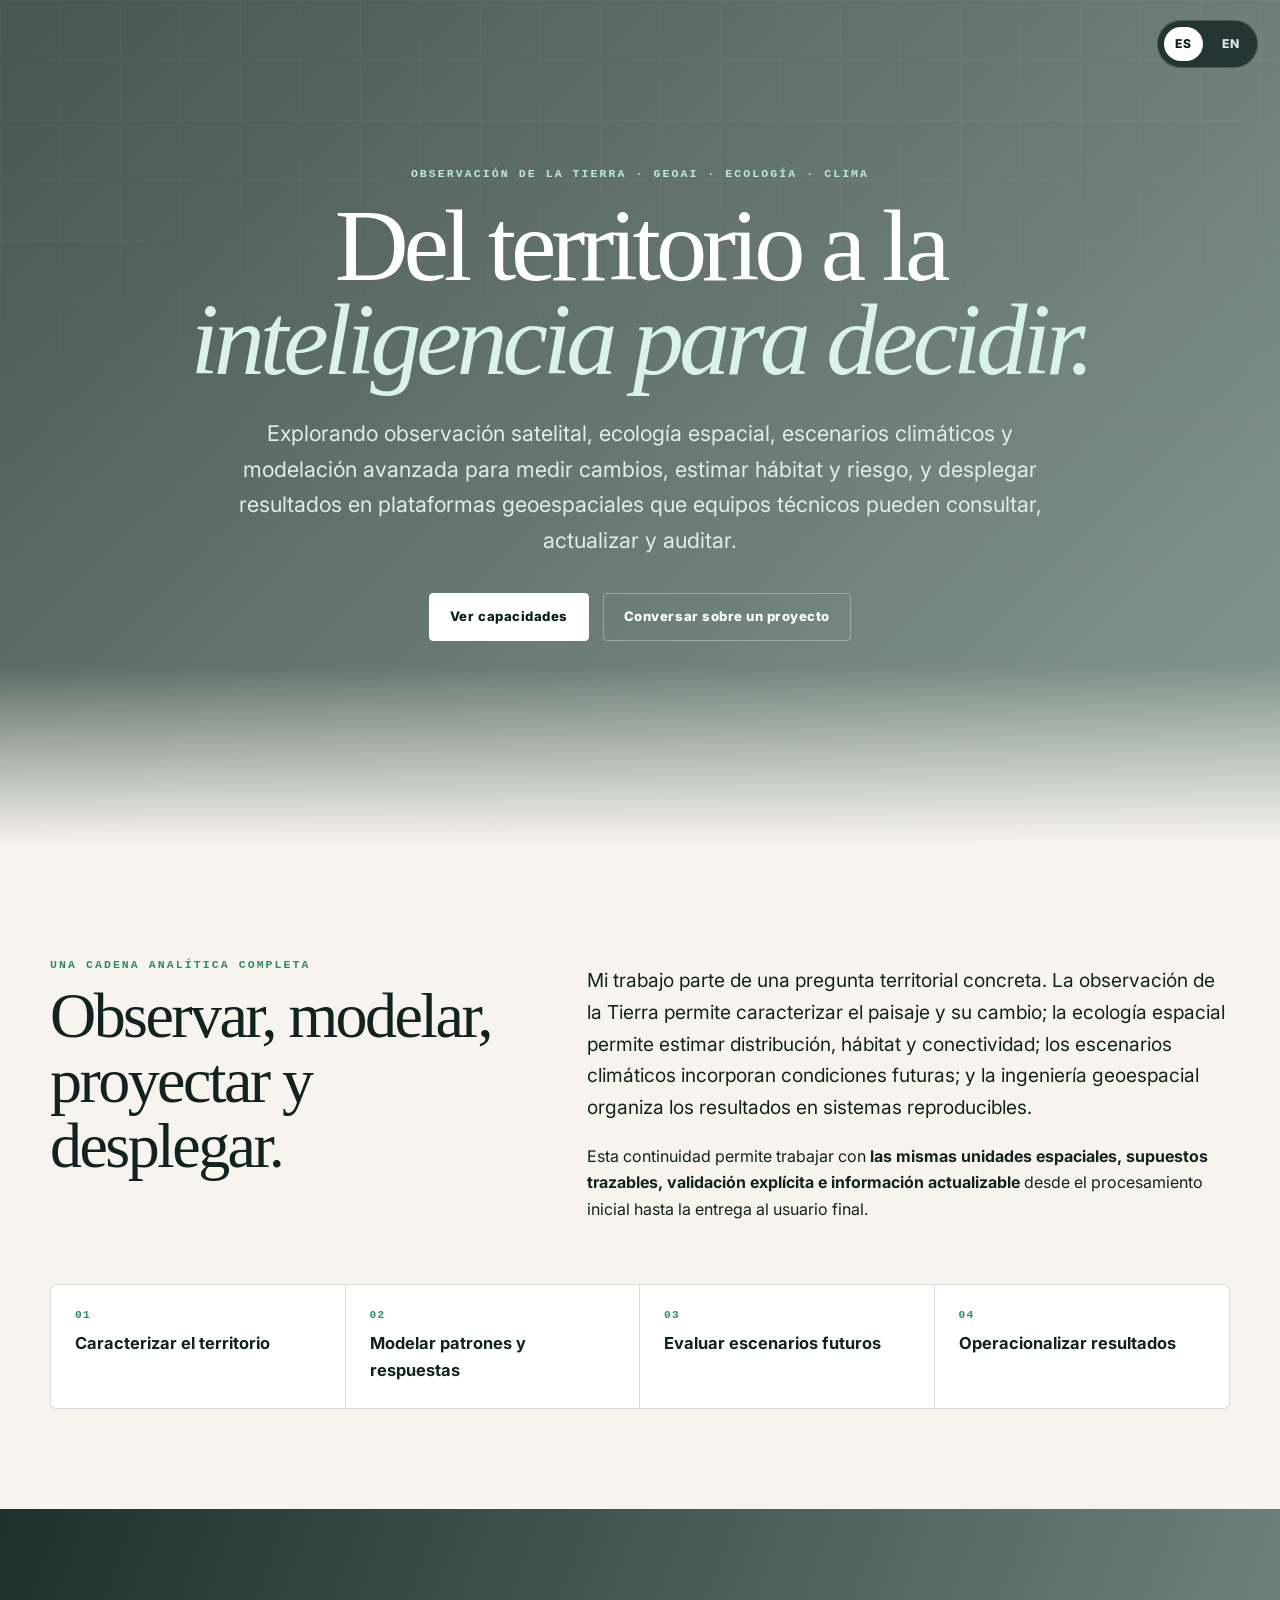
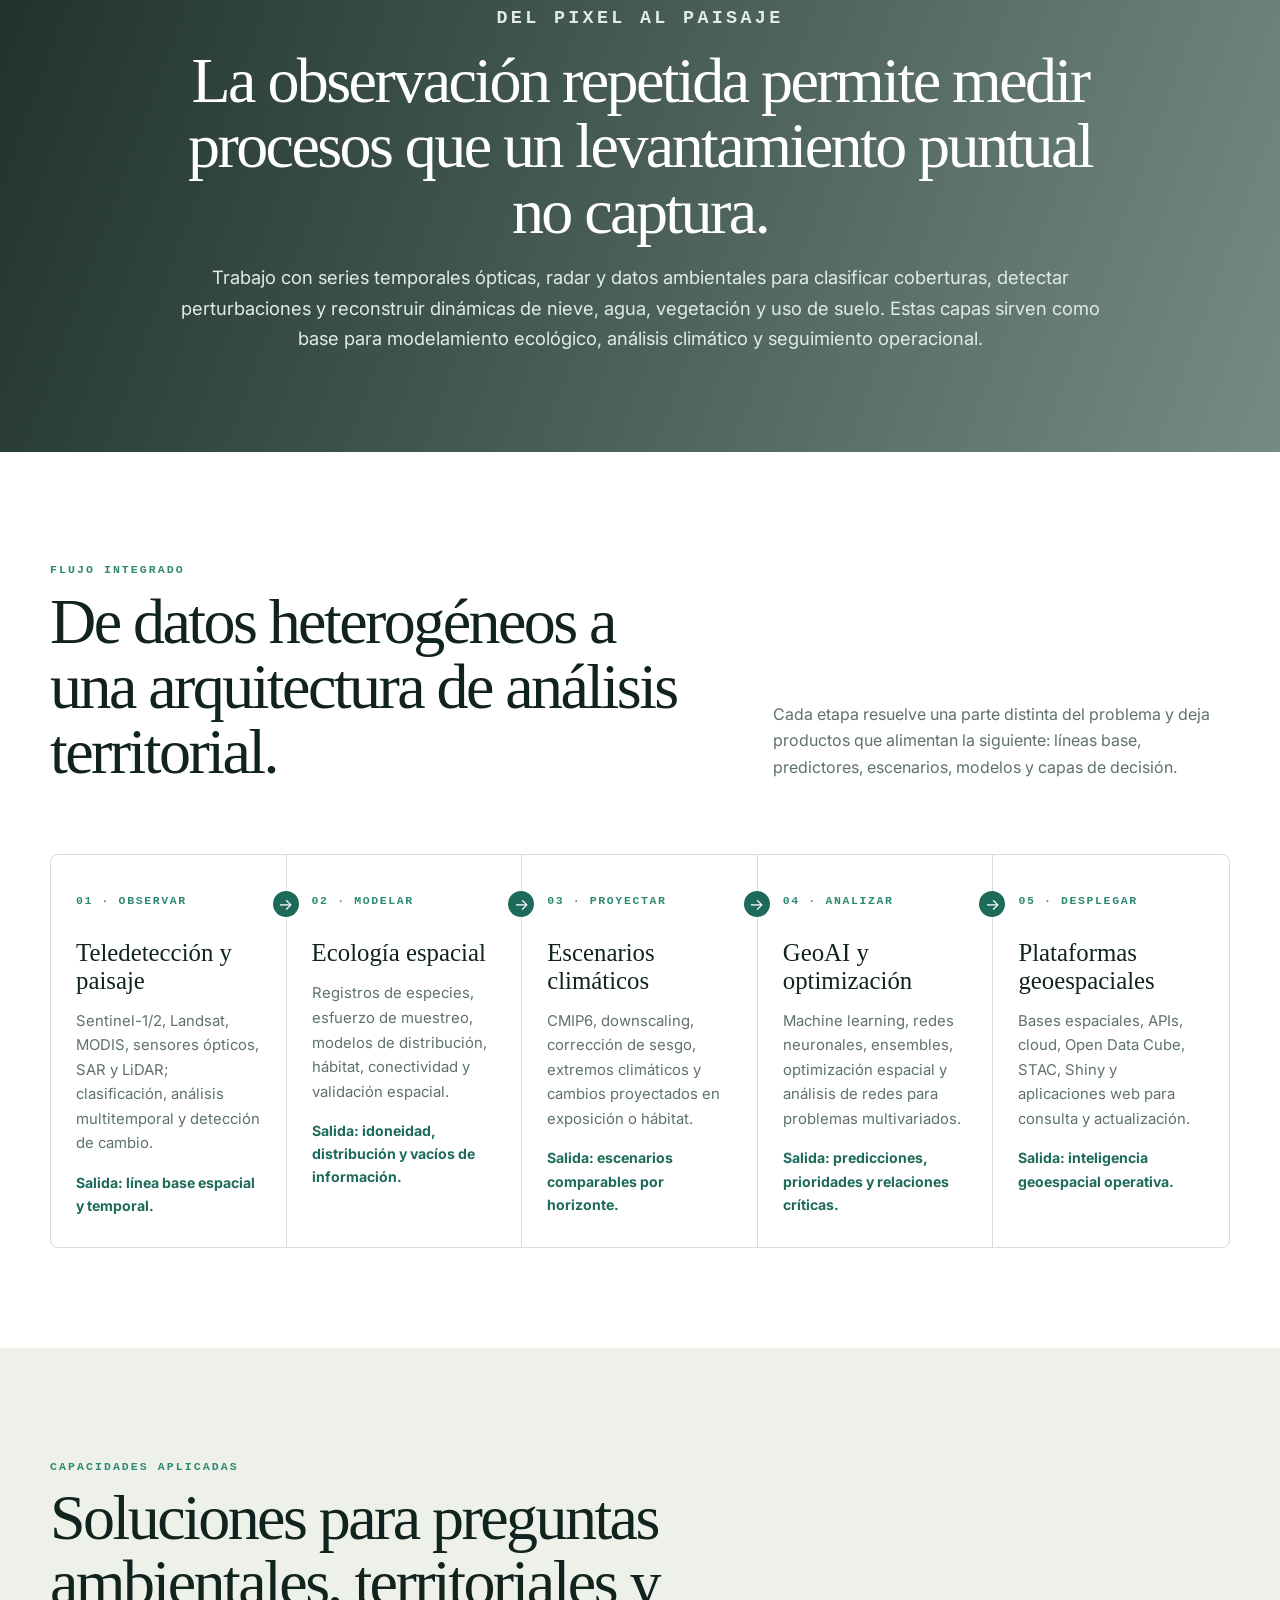
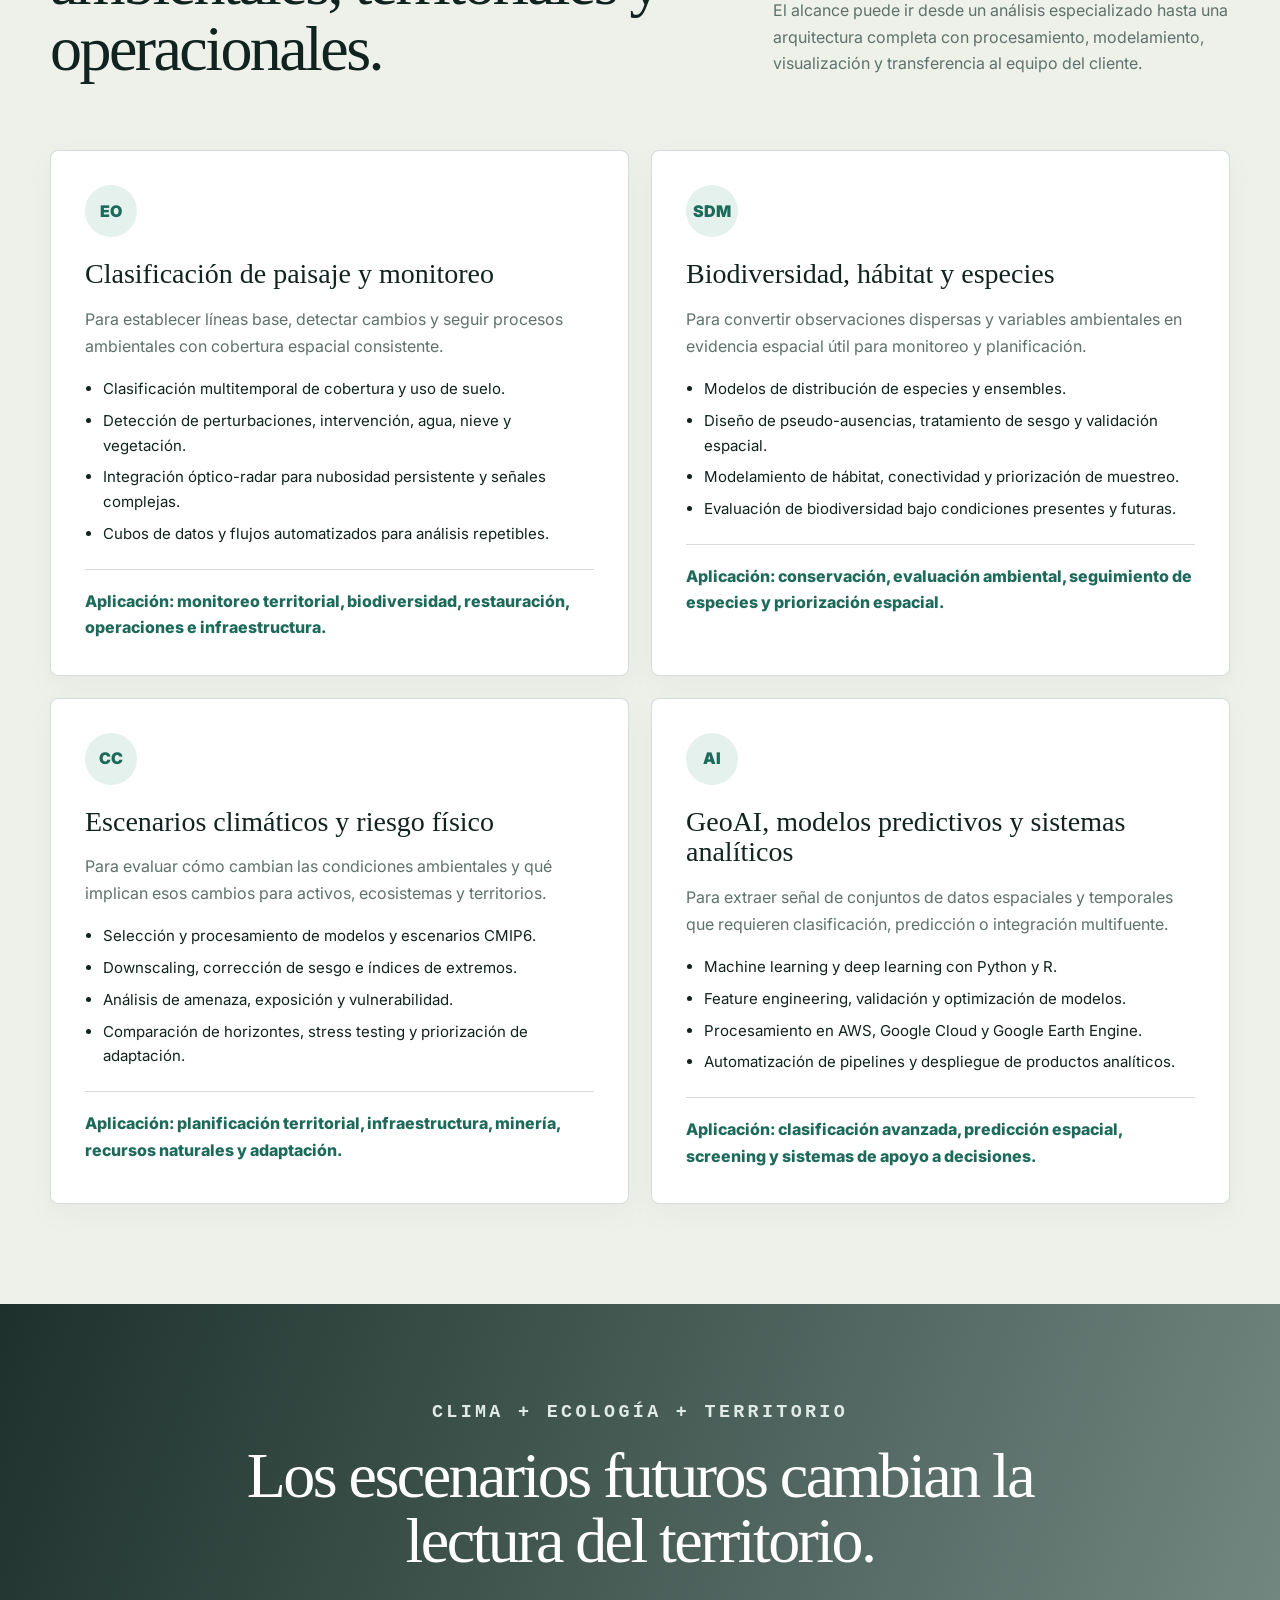
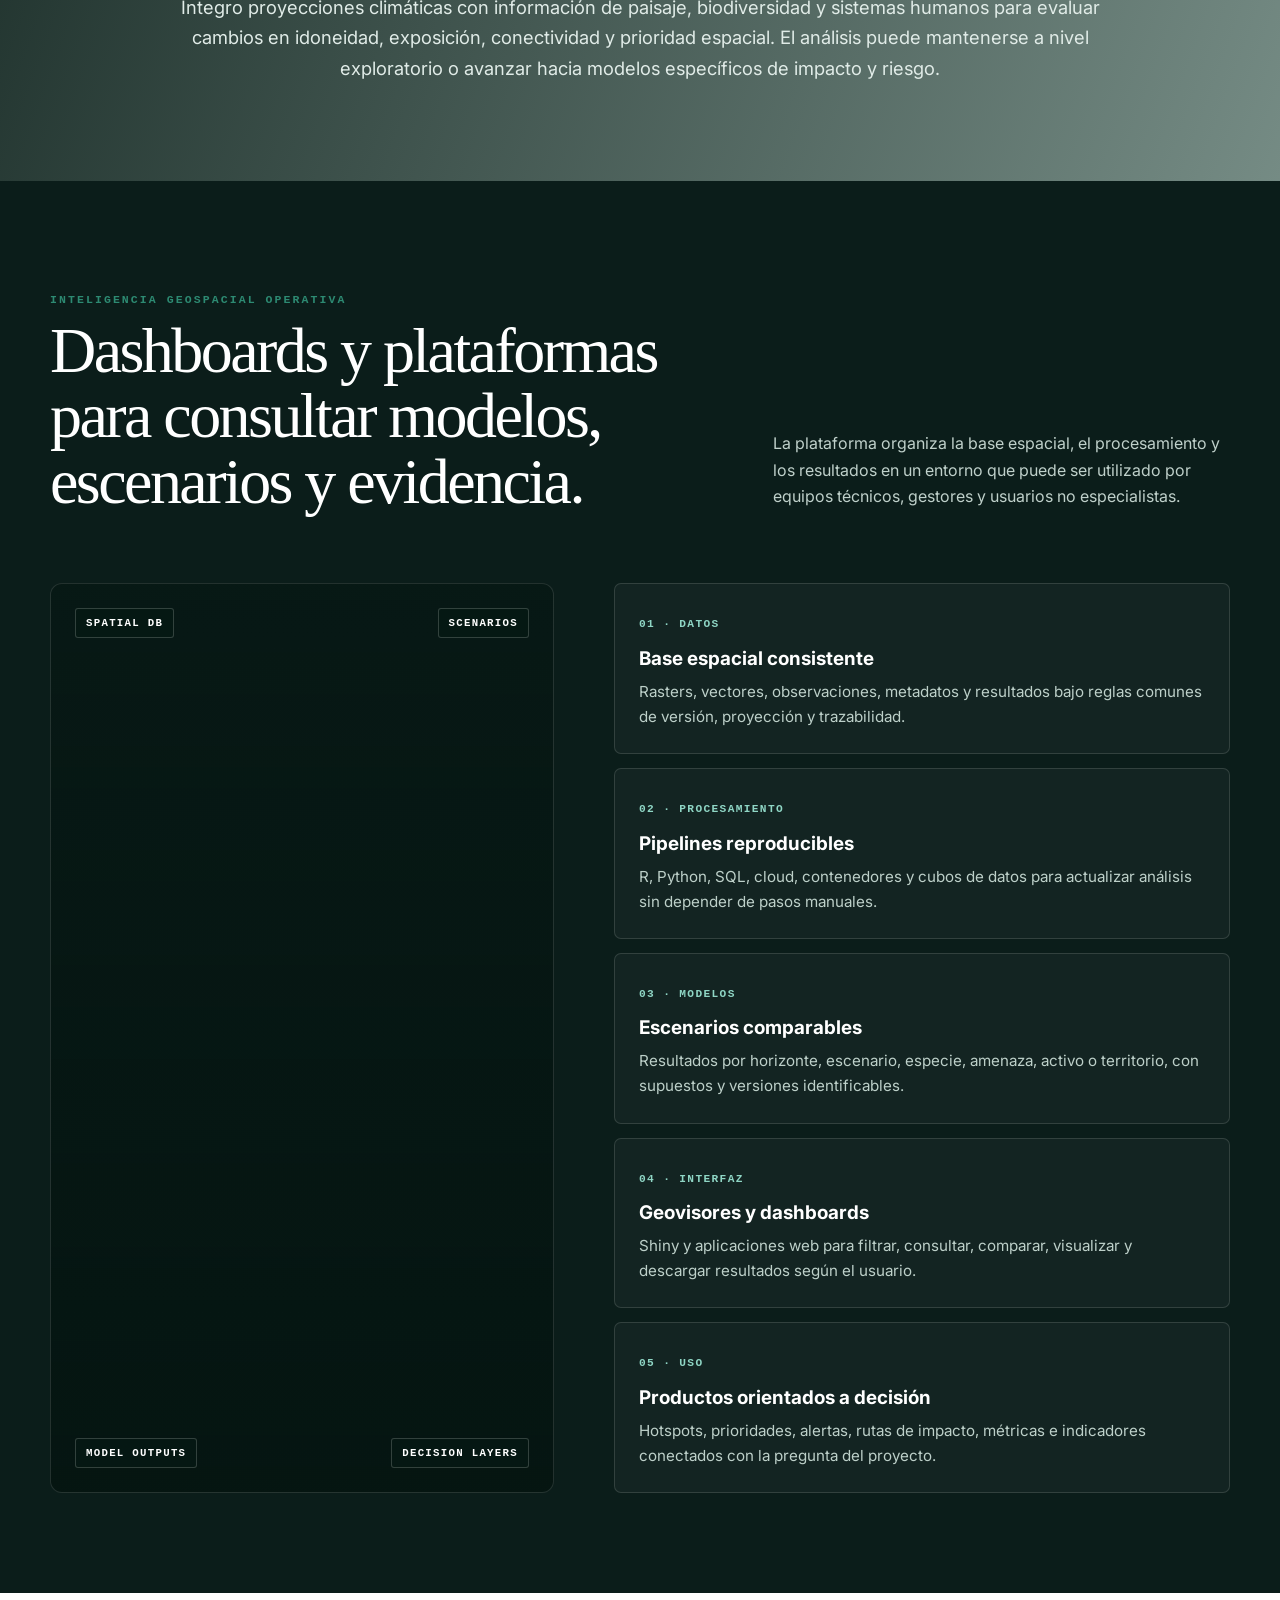
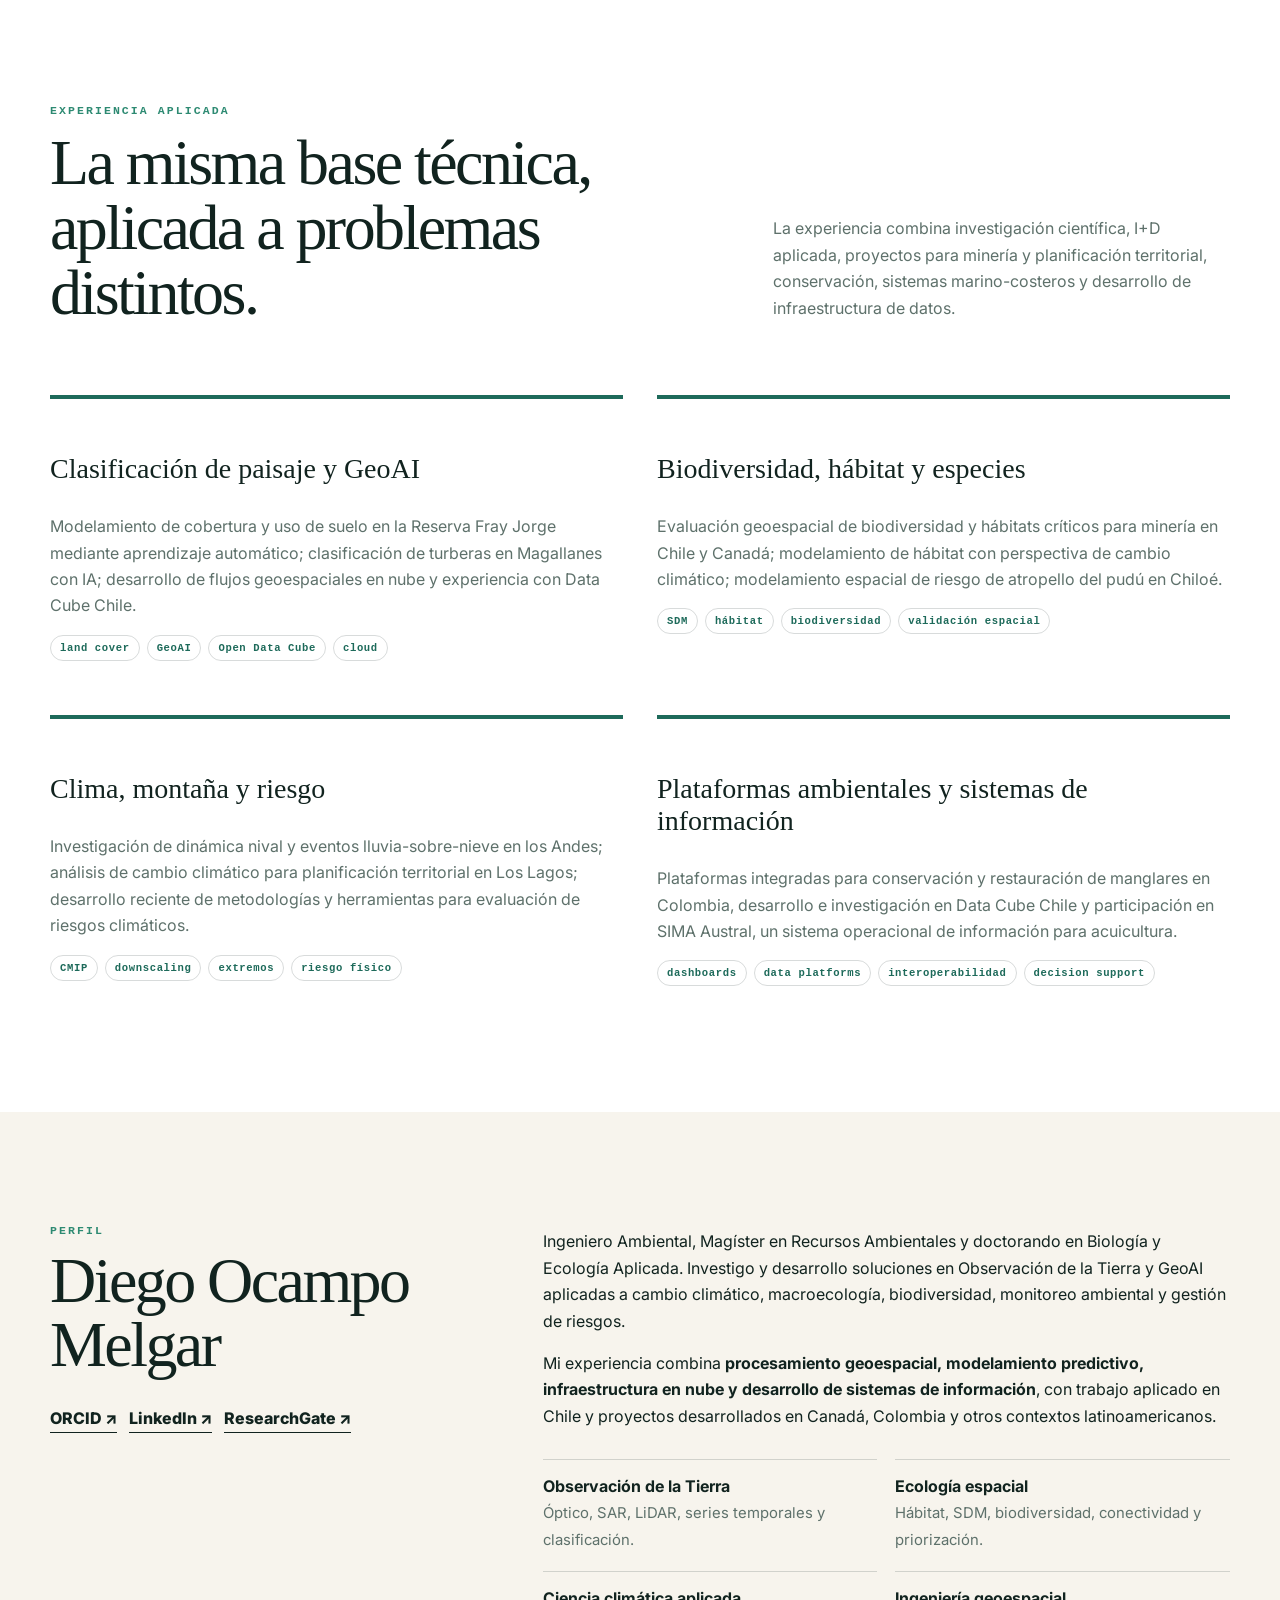
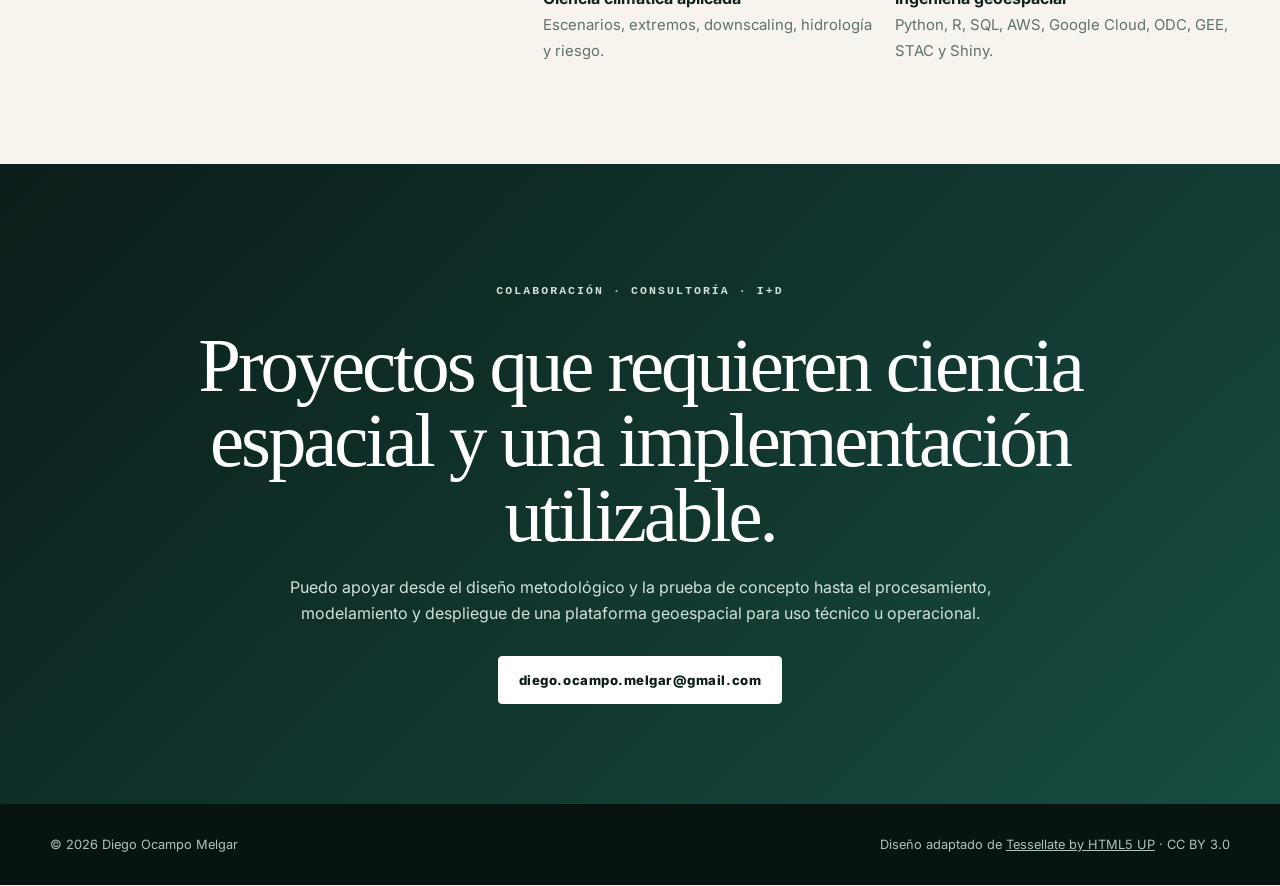
==== commit c43f889e: "minor phrasing change" ====
--- a/index.html
+++ b/index.html
@@ -1,16 +1,82 @@
 <!DOCTYPE HTML>
 <html lang="es">
 <head>
-  <title>Diego Ocampo Melgar | Observación de la Tierra, GeoAI y Riesgo Climático</title>
   <meta charset="utf-8" />
   <meta name="viewport" content="width=device-width, initial-scale=1" />
-  <meta name="description" content="Observación de la Tierra, GeoAI, biodiversidad, modelamiento de hábitat, escenarios climáticos y plataformas geoespaciales para decisiones ambientales y territoriales." />
+  <title>Diego Ocampo Melgar | GeoAI, Observación de la Tierra, Biodiversidad y Riesgo Climático</title>
+  <meta name="description" content="Investigador en GeoAI y observación de la Tierra, especializado en biodiversidad, modelamiento de hábitat, escenarios de cambio climático, riesgo climático y plataformas geoespaciales." />
+  <meta name="author" content="Diego Ocampo Melgar" />
+  <meta name="robots" content="index, follow, max-image-preview:large" />
   <meta name="theme-color" content="#0b1d1a" />
-  <link rel="canonical" href="./" />
-  <link rel="alternate" hreflang="es" href="./" />
-  <link rel="alternate" hreflang="en" href="./en/" />
-  <link rel="preconnect" href="https://fonts.googleapis.com"><link rel="preconnect" href="https://fonts.gstatic.com" crossorigin>
-  <link href="https://fonts.googleapis.com/css2?family=Inter:wght@400;500;600;700;800&display=swap" rel="stylesheet">
+
+  <link rel="canonical" href="https://diegoocampo.earth/" />
+  <link rel="alternate" hreflang="es" href="https://diegoocampo.earth/" />
+  <link rel="alternate" hreflang="en" href="https://diegoocampo.earth/en/" />
+  <link rel="alternate" hreflang="x-default" href="https://diegoocampo.earth/" />
+
+  <meta property="og:type" content="website" />
+  <meta property="og:site_name" content="Diego Ocampo Melgar" />
+  <meta property="og:locale" content="es_CL" />
+  <meta property="og:locale:alternate" content="en_US" />
+  <meta property="og:title" content="Diego Ocampo Melgar | GeoAI, Observación de la Tierra, Biodiversidad y Riesgo Climático" />
+  <meta property="og:description" content="GeoAI, observación de la Tierra, biodiversidad, modelamiento de hábitat, escenarios climáticos y plataformas geoespaciales para problemas ambientales y territoriales." />
+  <meta property="og:url" content="https://diegoocampo.earth/" />
+  <meta property="og:image" content="https://www.copernicus.eu/system/files/styles/image_of_the_day/private/2025-07/image_day/20250701_Atacama%20snow.png?itok=WmcyDrtD" />
+  <meta property="og:image:alt" content="Paisaje de alta montaña y nieve observado por satélite en el desierto de Atacama" />
+
+  <meta name="twitter:card" content="summary_large_image" />
+  <meta name="twitter:title" content="Diego Ocampo Melgar | GeoAI, Observación de la Tierra y Riesgo Climático" />
+  <meta name="twitter:description" content="Investigación y desarrollo en GeoAI, biodiversidad, escenarios climáticos y plataformas geoespaciales." />
+  <meta name="twitter:image" content="https://www.copernicus.eu/system/files/styles/image_of_the_day/private/2025-07/image_day/20250701_Atacama%20snow.png?itok=WmcyDrtD" />
+
+  <script type="application/ld+json">
+  {
+    "@context": "https://schema.org",
+    "@type": "Person",
+    "@id": "https://diegoocampo.earth/#diego-ocampo-melgar",
+    "name": "Diego Ocampo Melgar",
+    "url": "https://diegoocampo.earth/",
+    "email": "mailto:diego.ocampo.melgar@gmail.com",
+    "jobTitle": "Investigador en Observación de la Tierra y GeoAI",
+    "description": "Investigador en Observación de la Tierra y GeoAI aplicado a cambio climático, macroecología, monitoreo ambiental y gestión de riesgos.",
+    "sameAs": [
+      "https://orcid.org/0000-0001-8679-6000",
+      "https://www.linkedin.com/in/diego-ocampo-melgar/",
+      "https://www.researchgate.net/profile/Diego-Ocampo-Melgar",
+      "https://github.com/docampo16"
+    ],
+    "knowsAbout": [
+      "GeoAI",
+      "Observación de la Tierra",
+      "Teledetección",
+      "Clasificación de paisaje",
+      "Modelamiento de distribución de especies",
+      "Biodiversidad",
+      "Escenarios de cambio climático",
+      "Riesgo climático",
+      "Machine learning",
+      "Deep learning",
+      "Análisis geoespacial",
+      "Plataformas geoespaciales"
+    ]
+  }
+  </script>
+
+  <script type="application/ld+json">
+  {
+    "@context": "https://schema.org",
+    "@type": "WebSite",
+    "@id": "https://diegoocampo.earth/#website",
+    "url": "https://diegoocampo.earth/",
+    "name": "Diego Ocampo Melgar",
+    "inLanguage": ["es", "en"],
+    "author": {"@id": "https://diegoocampo.earth/#diego-ocampo-melgar"}
+  }
+  </script>
+
+  <link rel="preconnect" href="https://fonts.googleapis.com" />
+  <link rel="preconnect" href="https://fonts.gstatic.com" crossorigin />
+  <link href="https://fonts.googleapis.com/css2?family=Inter:wght@400;500;600;700;800&display=swap" rel="stylesheet" />
   <link rel="stylesheet" href="assets/css/main.css" />
 </head>
 <body>
@@ -19,7 +85,7 @@
   <header id="header"><div class="hero-grid"></div><div class="hero reveal">
     <p class="eyebrow">OBSERVACIÓN DE LA TIERRA · GEOAI · ECOLOGÍA · CLIMA</p>
     <h1>Del territorio a la <em>inteligencia para decidir.</em></h1>
-    <p class="lead">Conecto observación satelital, ecología espacial, escenarios climáticos y modelación avanzada para medir cambios, estimar hábitat y riesgo, y desplegar resultados en plataformas geoespaciales que equipos técnicos pueden consultar, actualizar y auditar.</p>
+    <p class="lead">Explorando observación satelital, ecología espacial, escenarios climáticos y modelación avanzada para medir cambios, estimar hábitat y riesgo, y desplegar resultados en plataformas geoespaciales que equipos técnicos pueden consultar, actualizar y auditar.</p>
     <div class="cta"><a class="button primary" href="#servicios">Ver capacidades</a><a class="button alt" href="mailto:diego.ocampo.melgar@gmail.com">Conversar sobre un proyecto</a></div>
   </div></header>
 
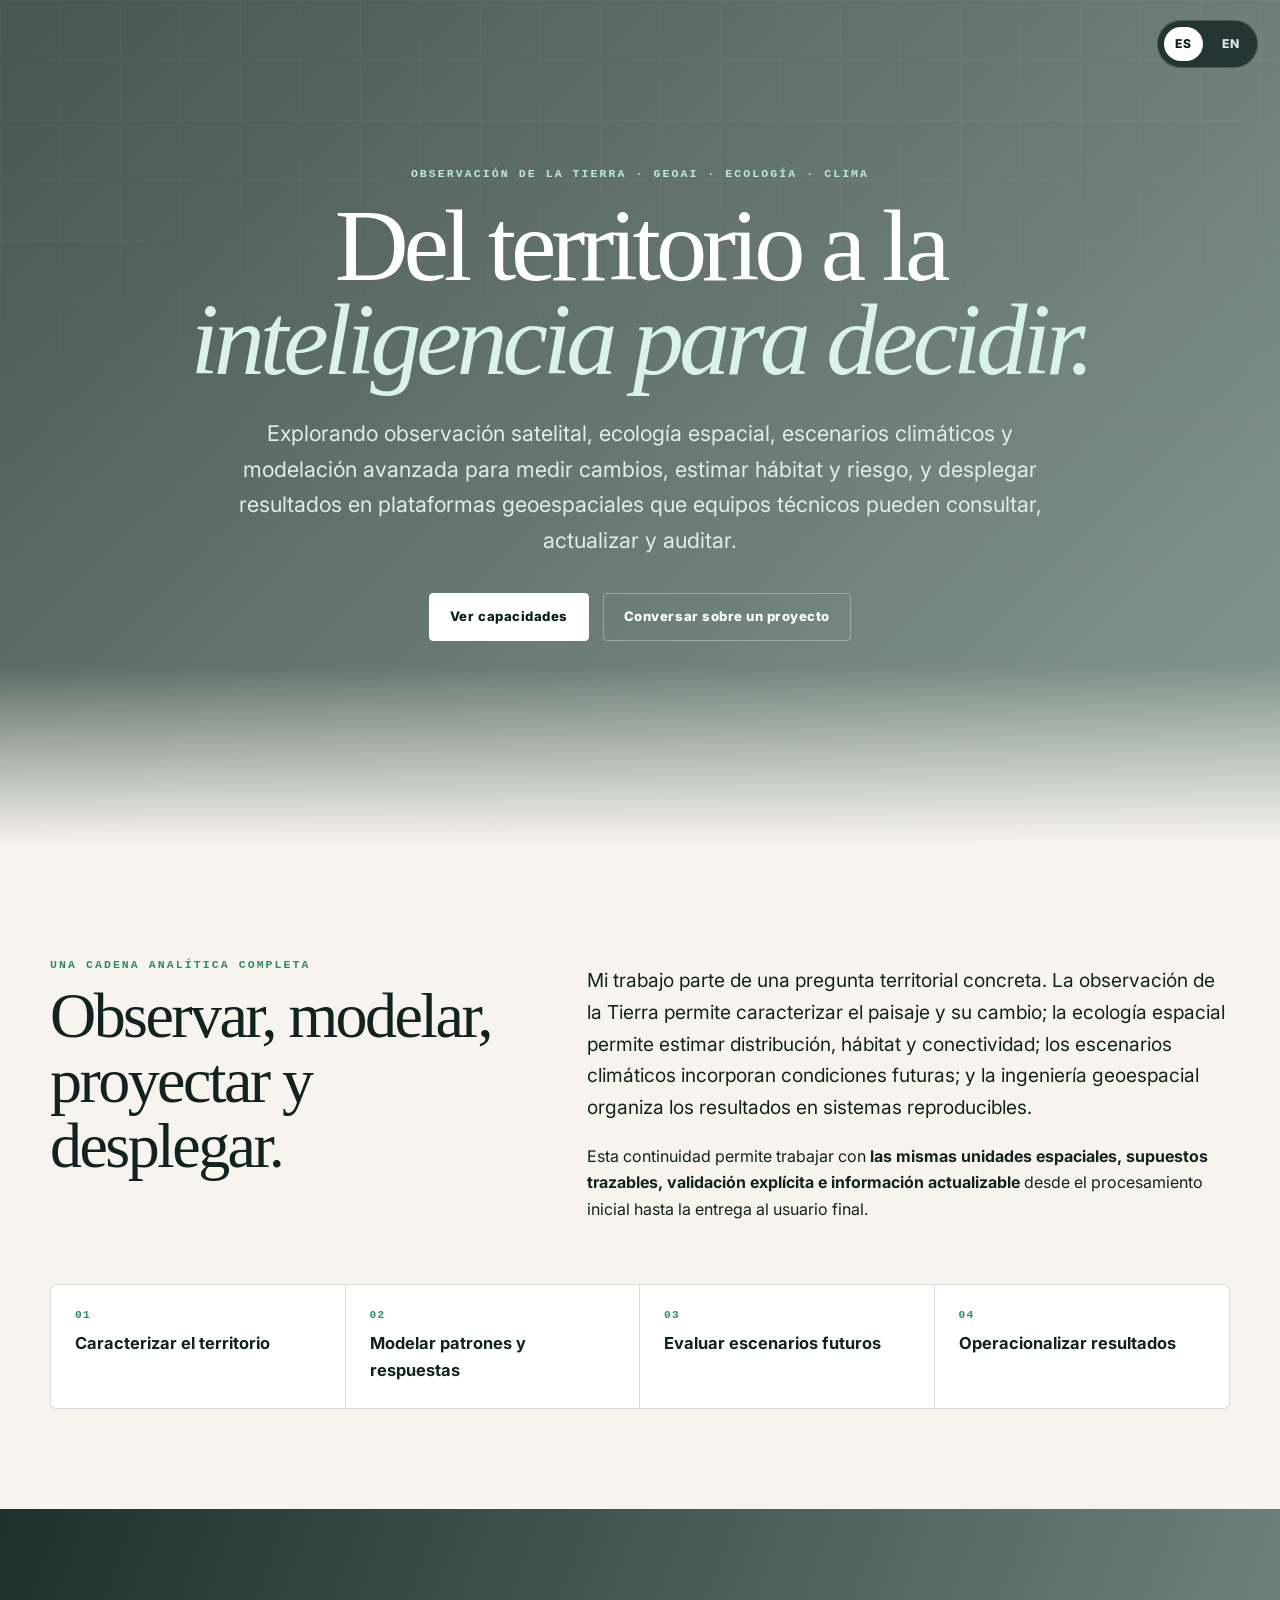
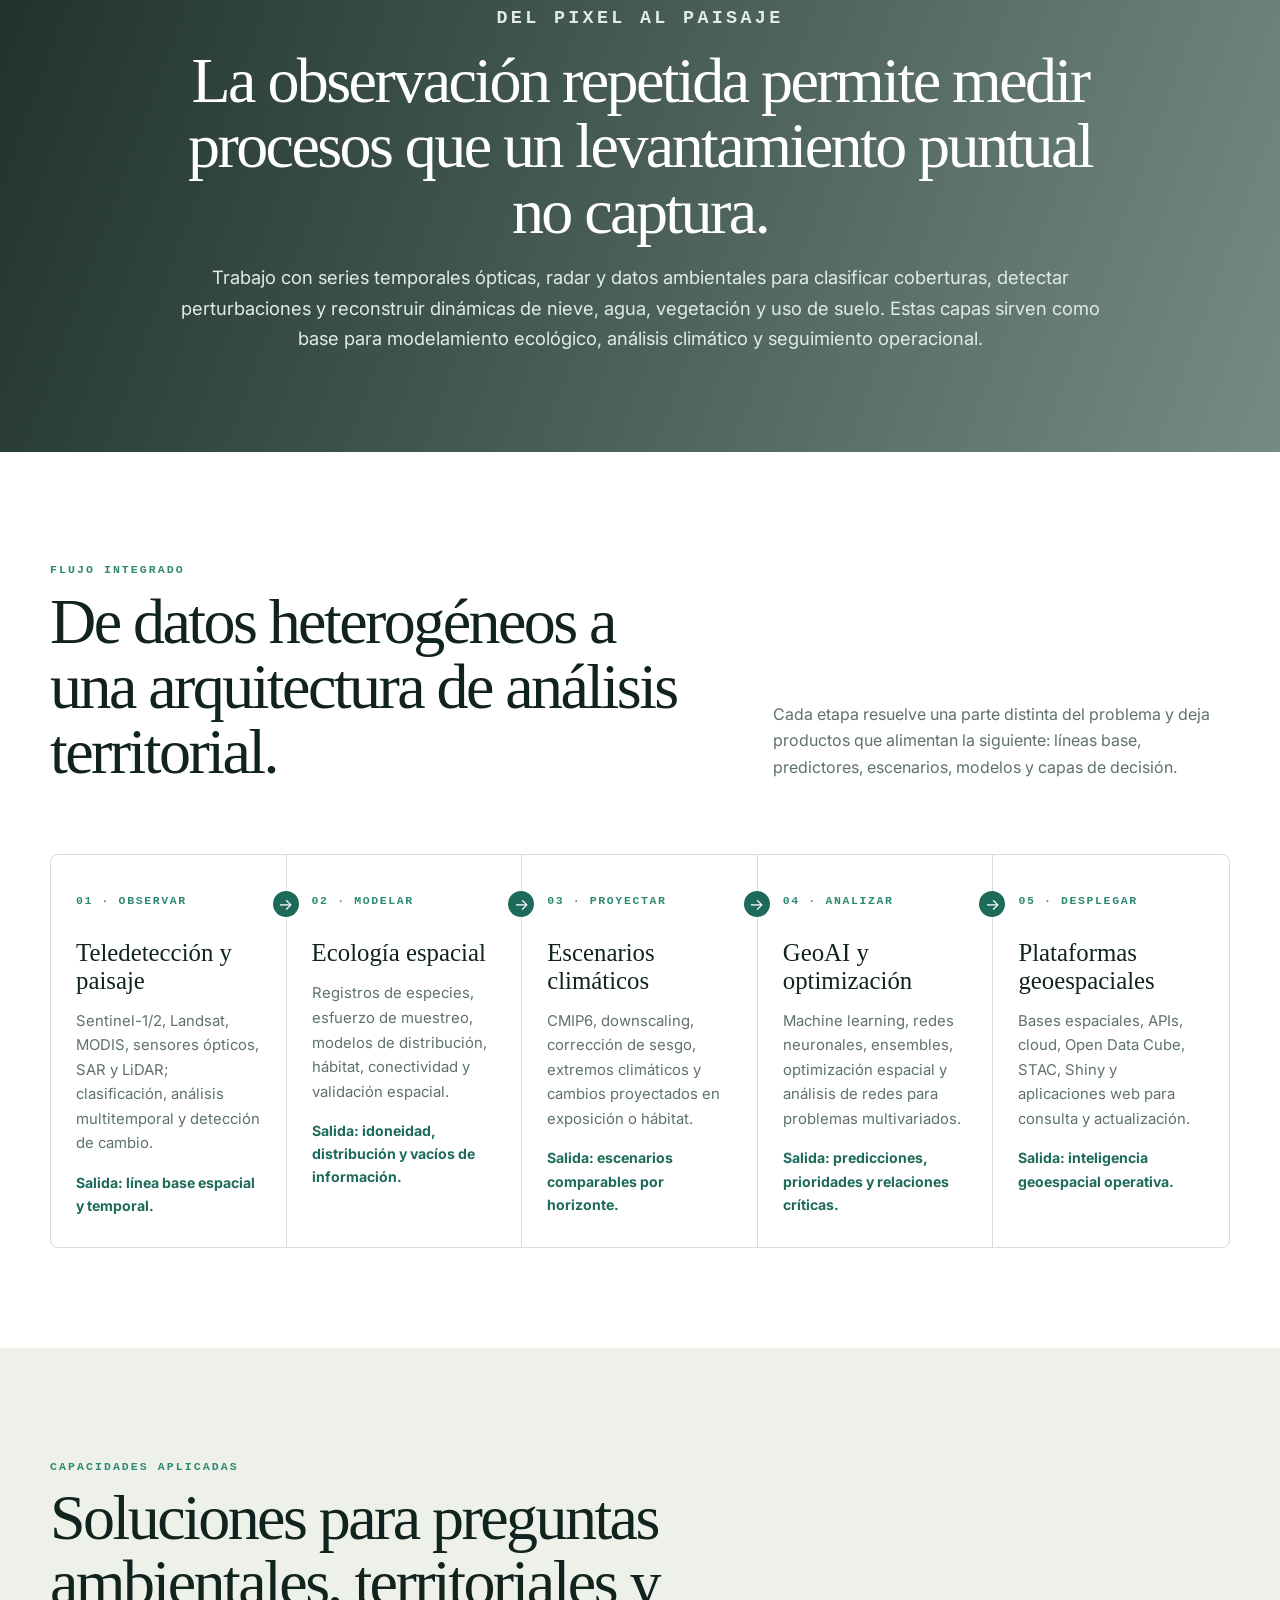
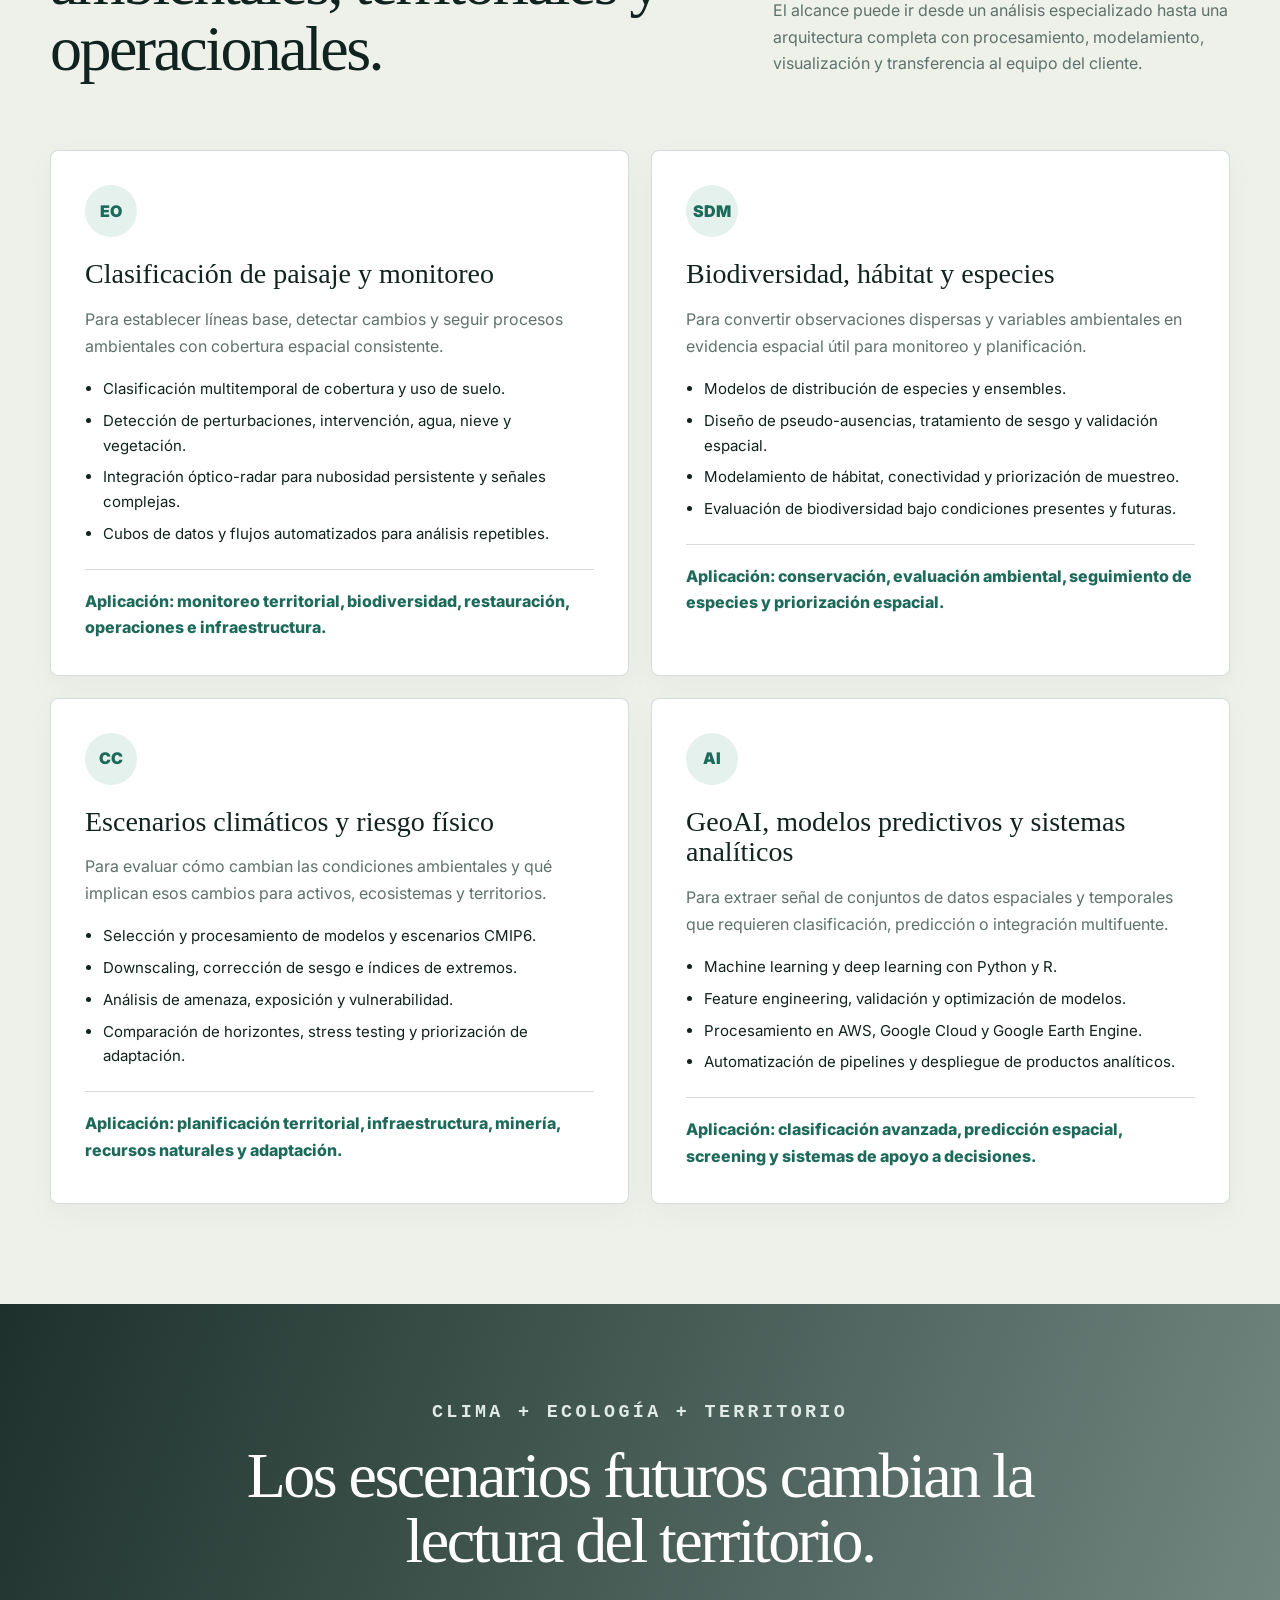
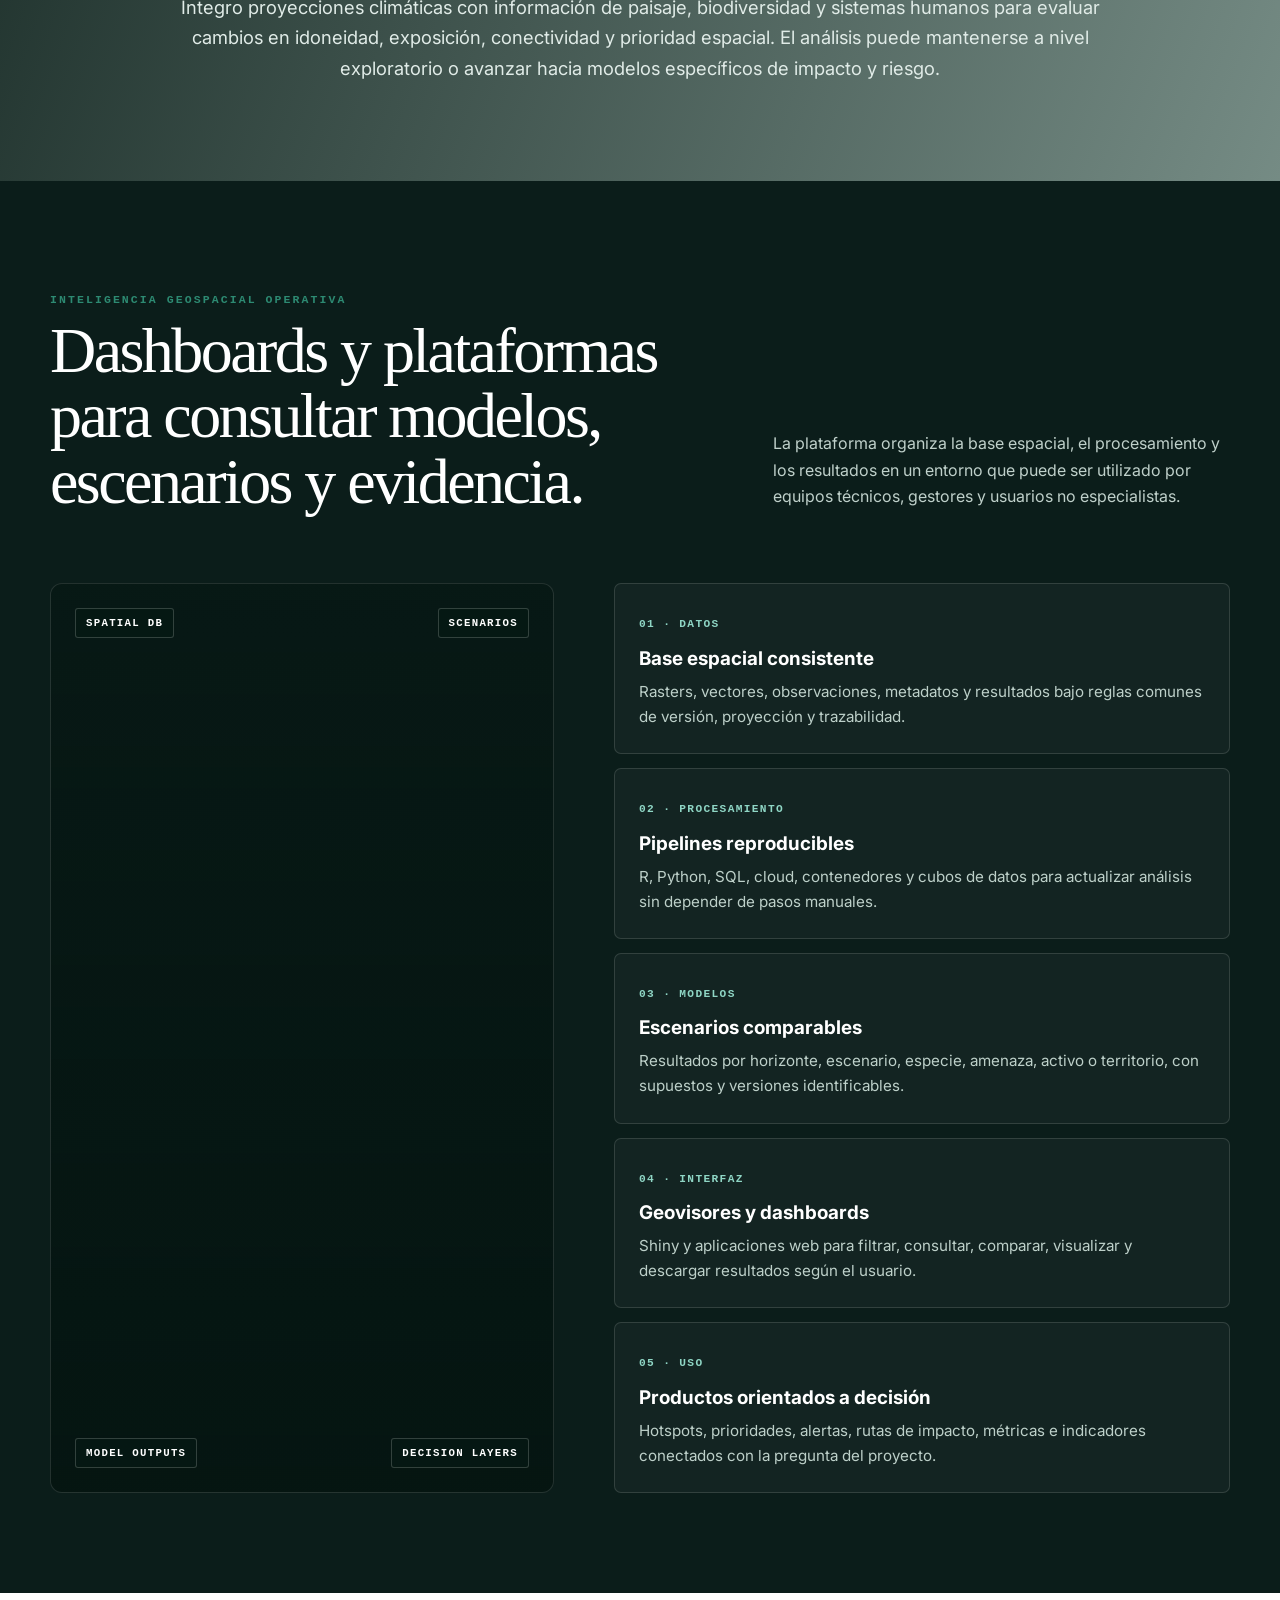
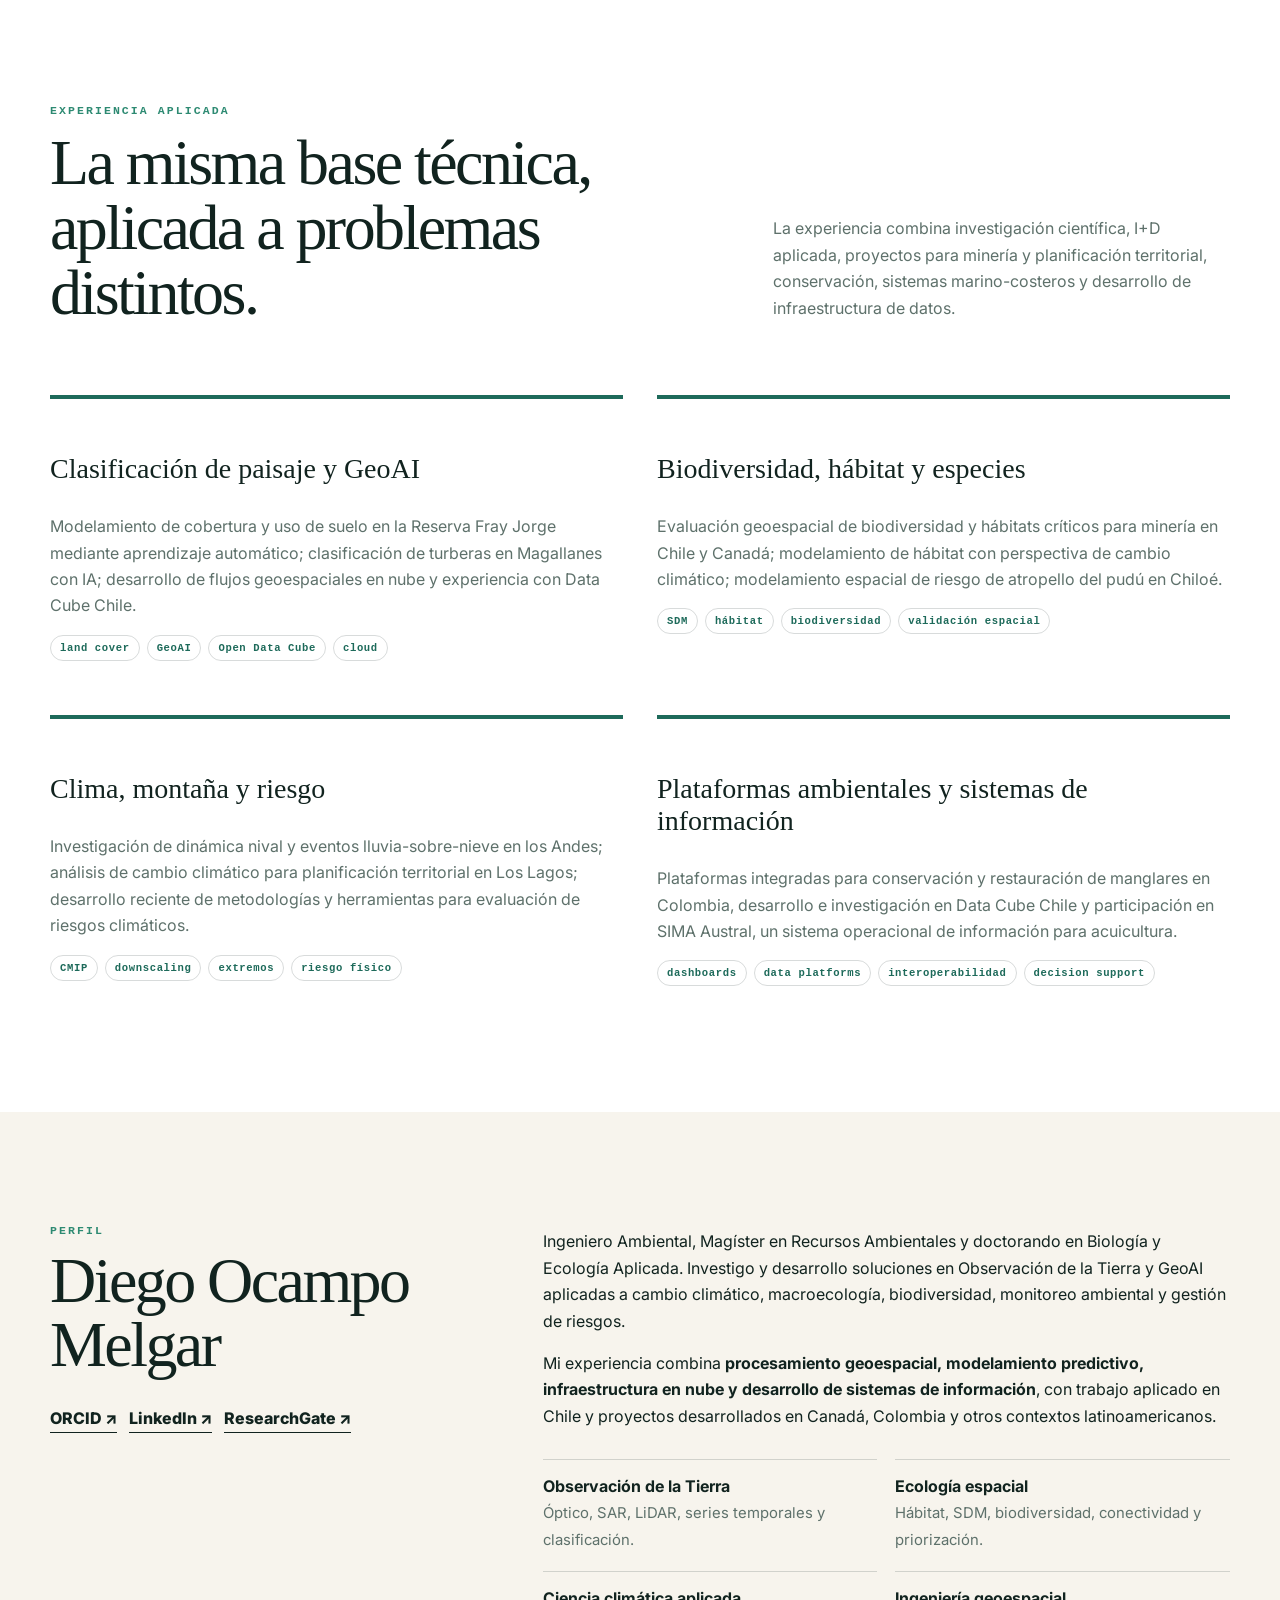
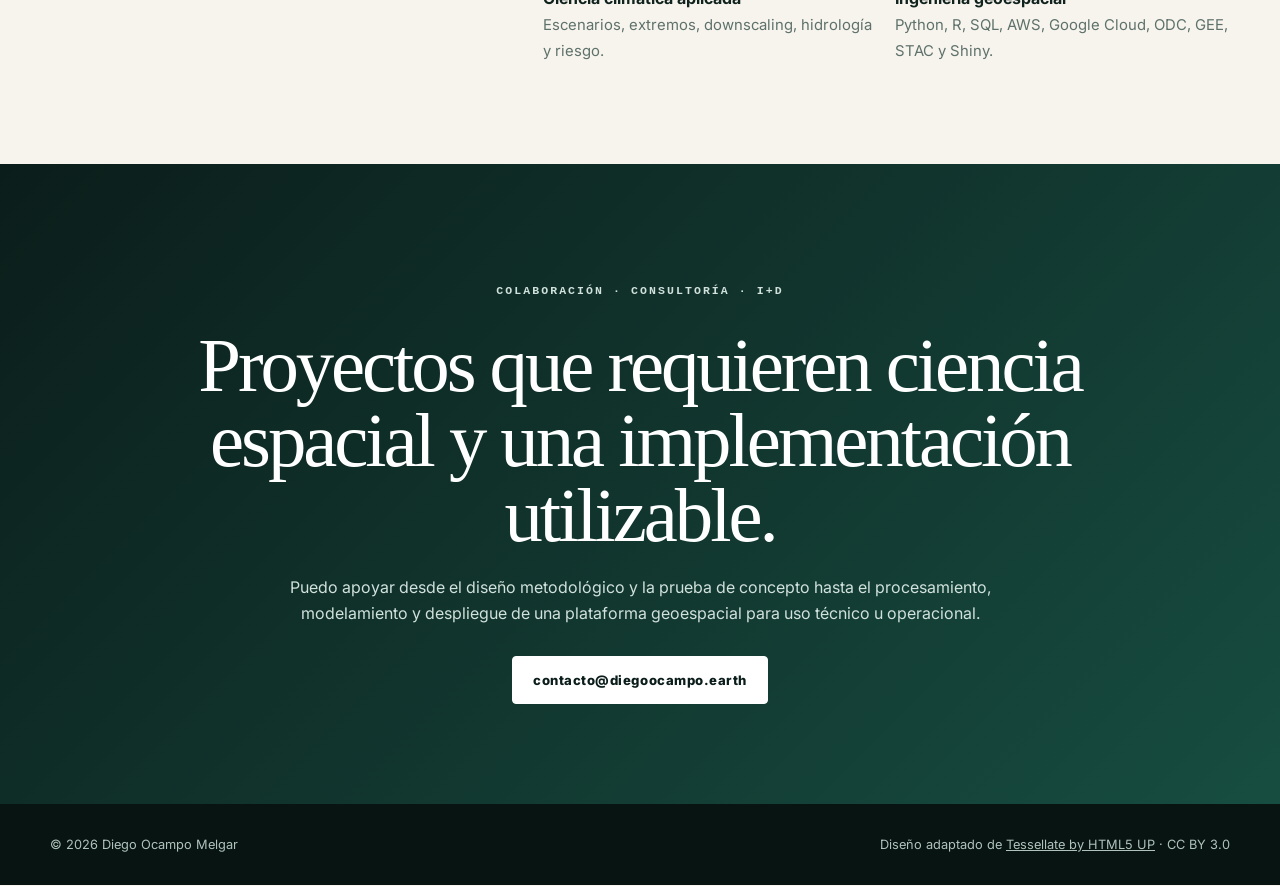
==== commit b9c1cd07: "updated email with proton" ====
--- a/index.html
+++ b/index.html
@@ -189,7 +189,7 @@
       <p class="eyebrow">COLABORACIÓN · CONSULTORÍA · I+D</p>
       <h2>Proyectos que requieren ciencia espacial y una implementación utilizable.</h2>
       <p>Puedo apoyar desde el diseño metodológico y la prueba de concepto hasta el procesamiento, modelamiento y despliegue de una plataforma geoespacial para uso técnico u operacional.</p>
-      <a class="button primary" href="mailto:diego.ocampo.melgar@gmail.com">diego.ocampo.melgar@gmail.com</a>
+      <a class="button primary" href="mailto:contacto@diegoocampo.earth">contacto@diegoocampo.earth</a>
     </div></section>
   </main>
 
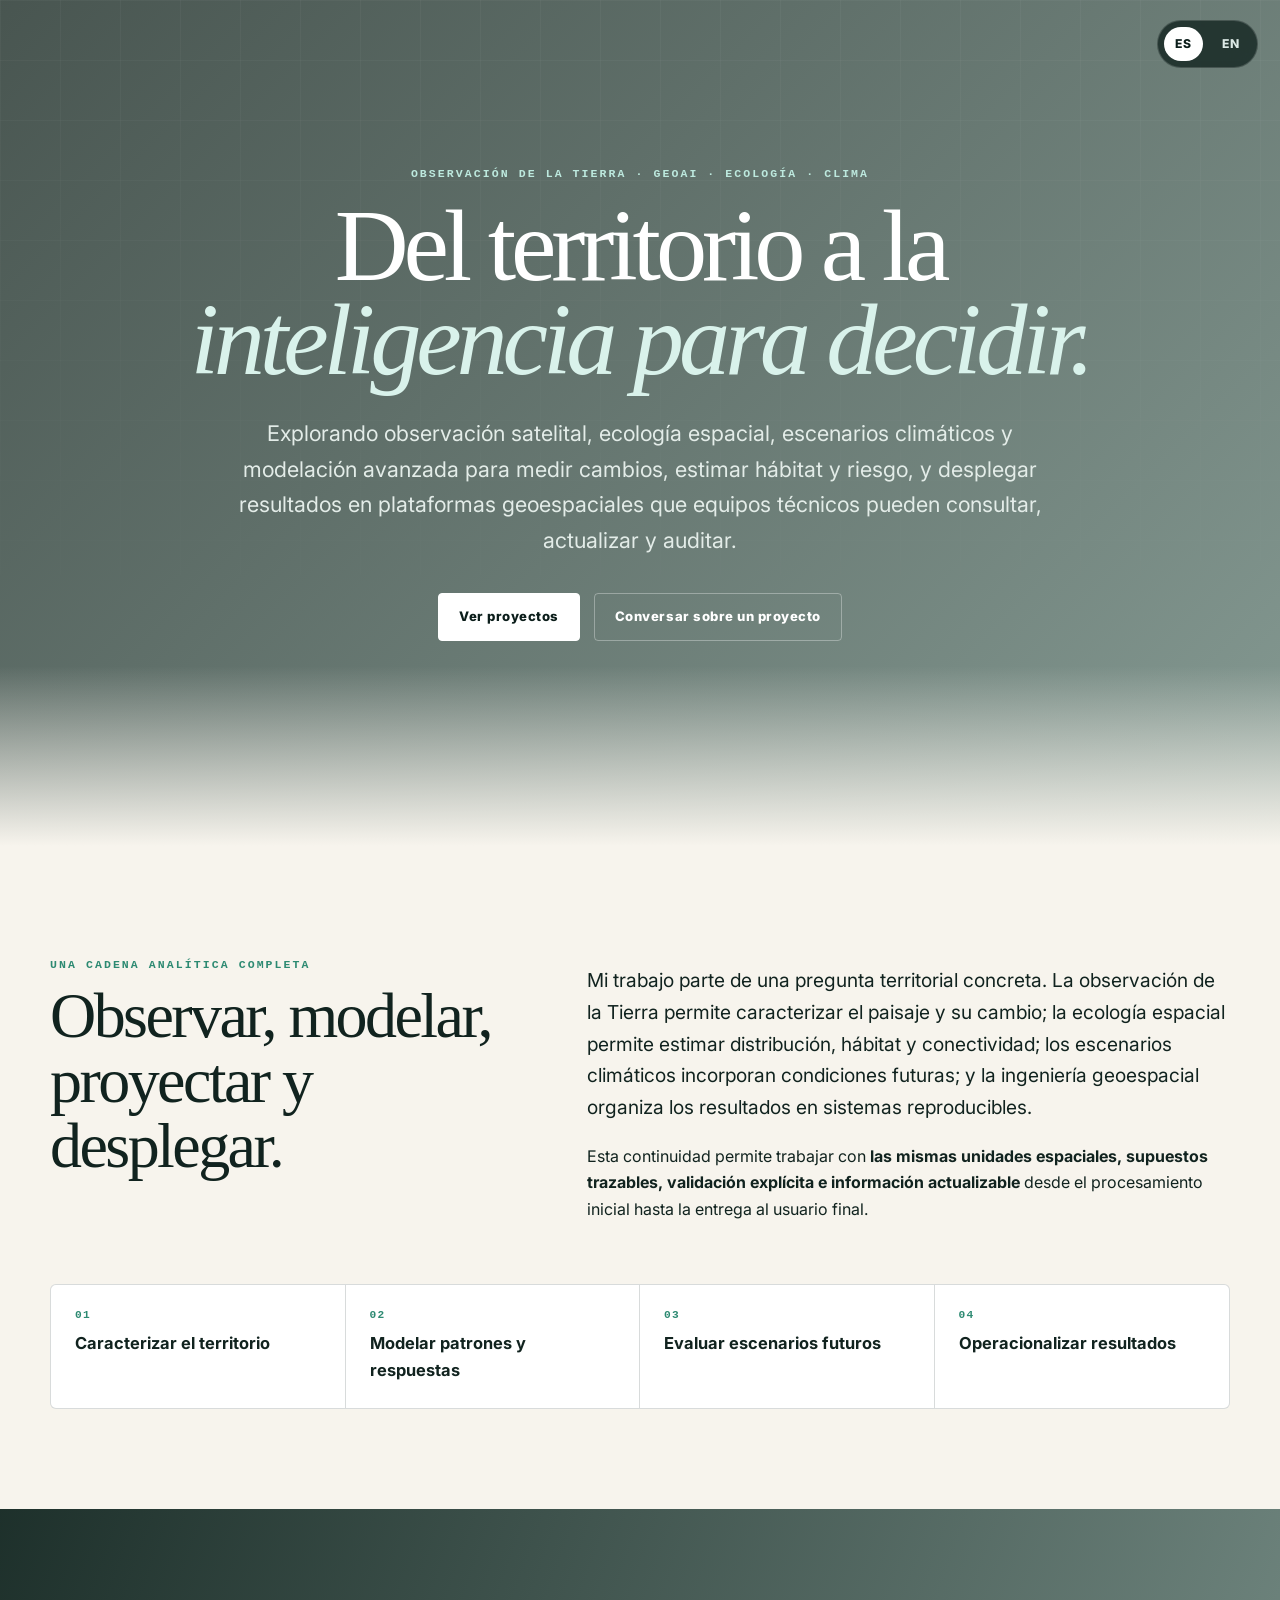
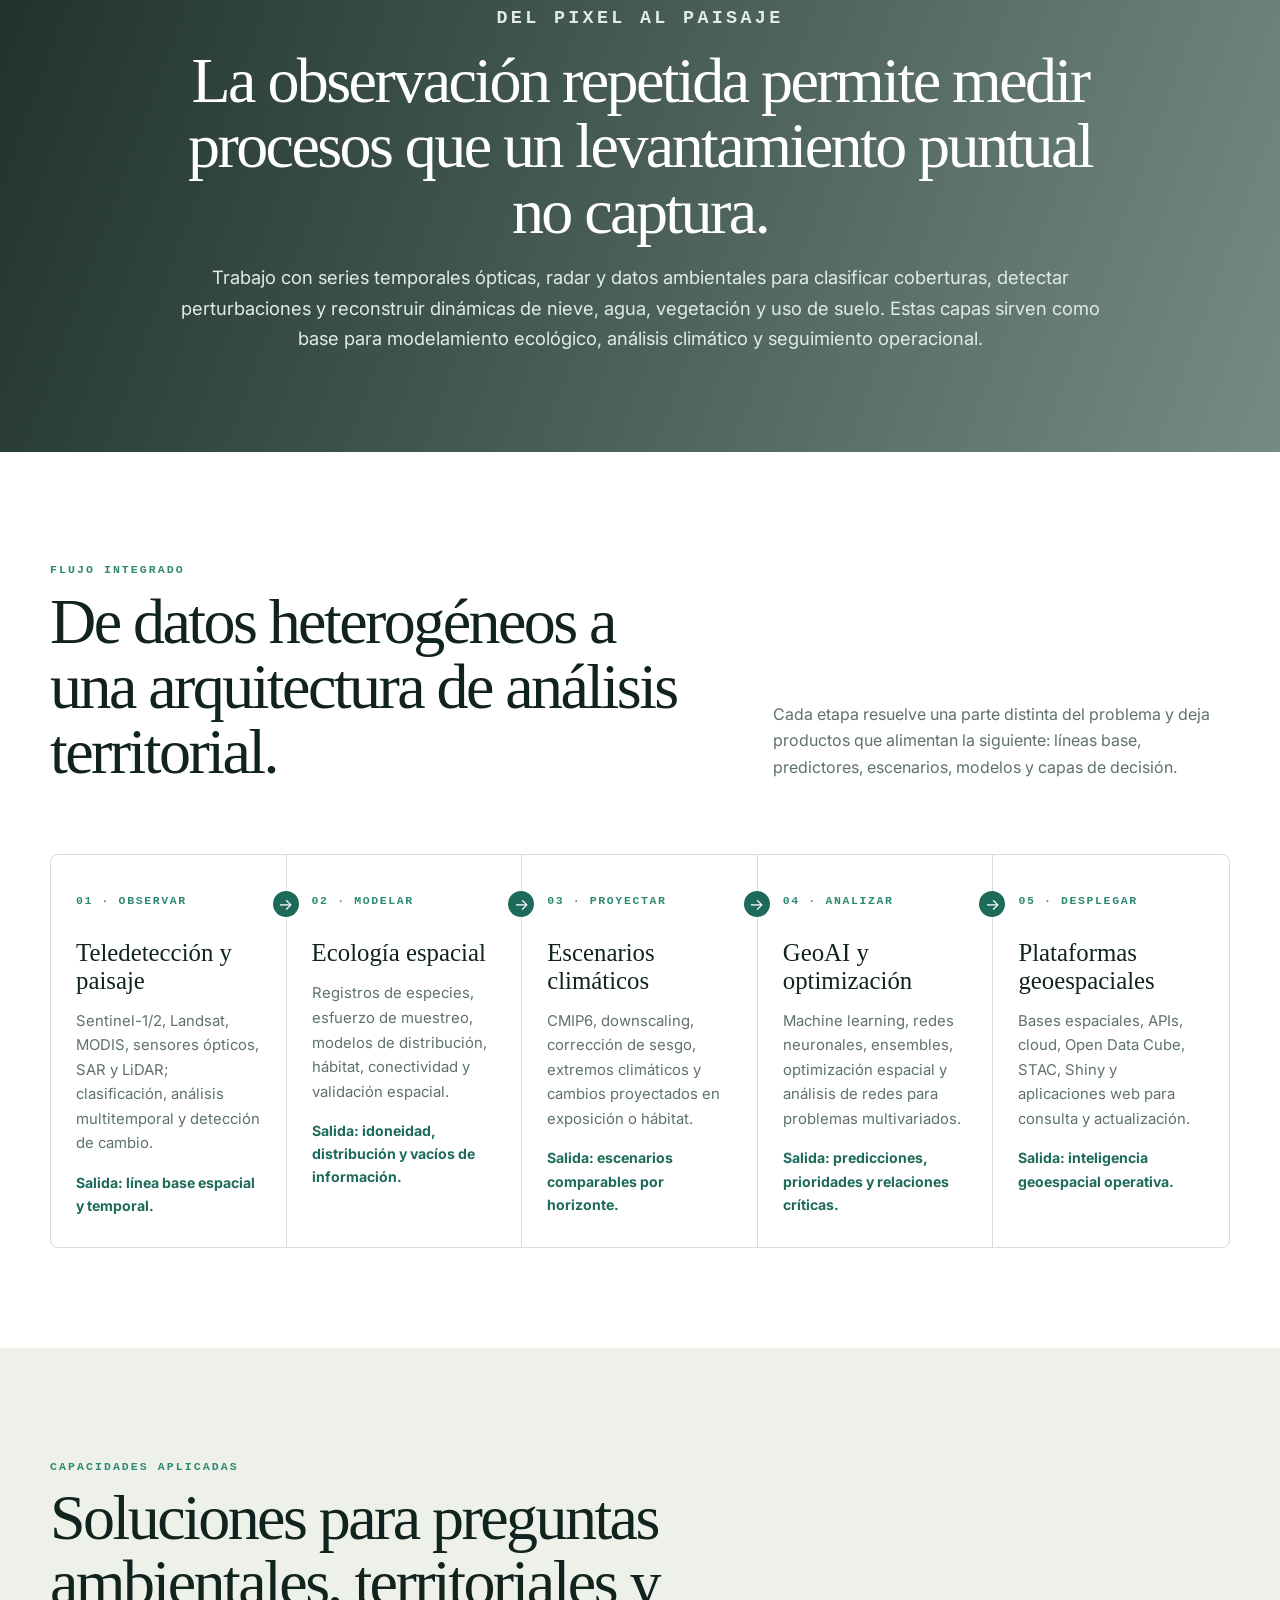
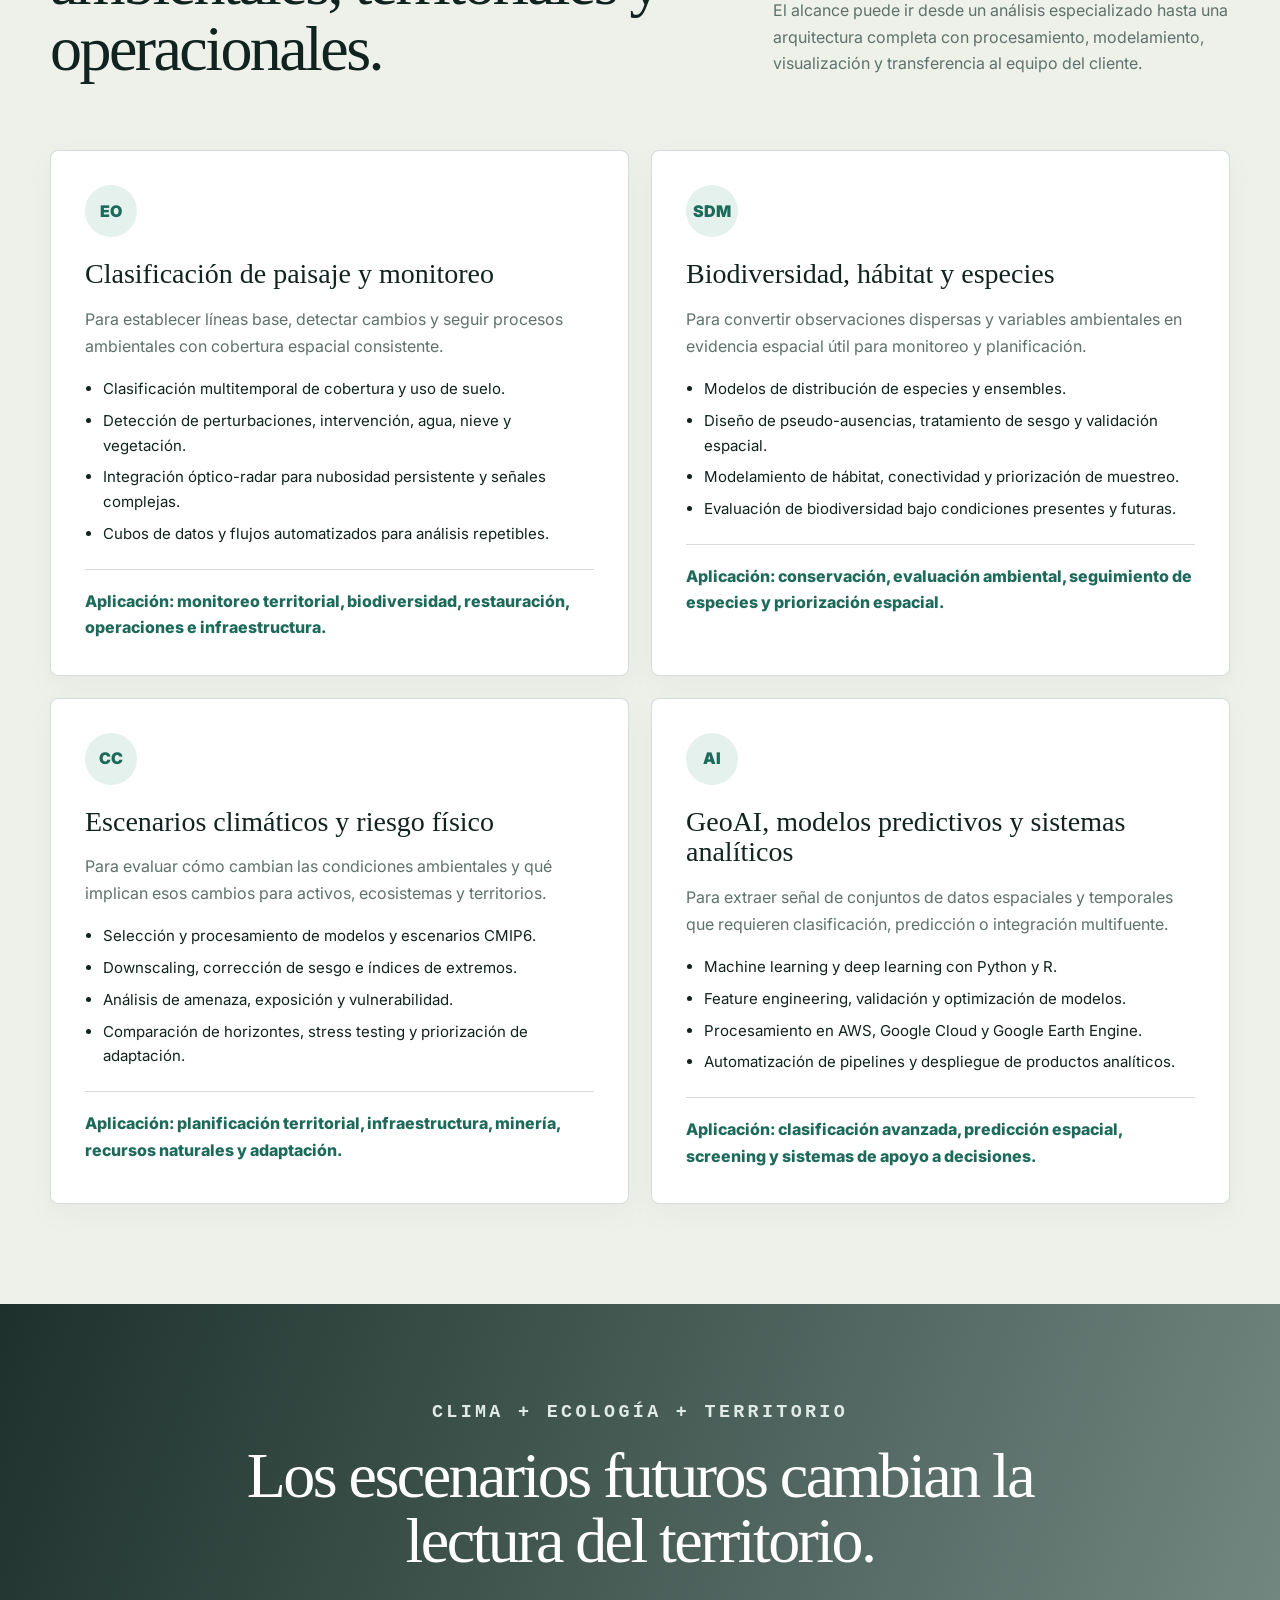
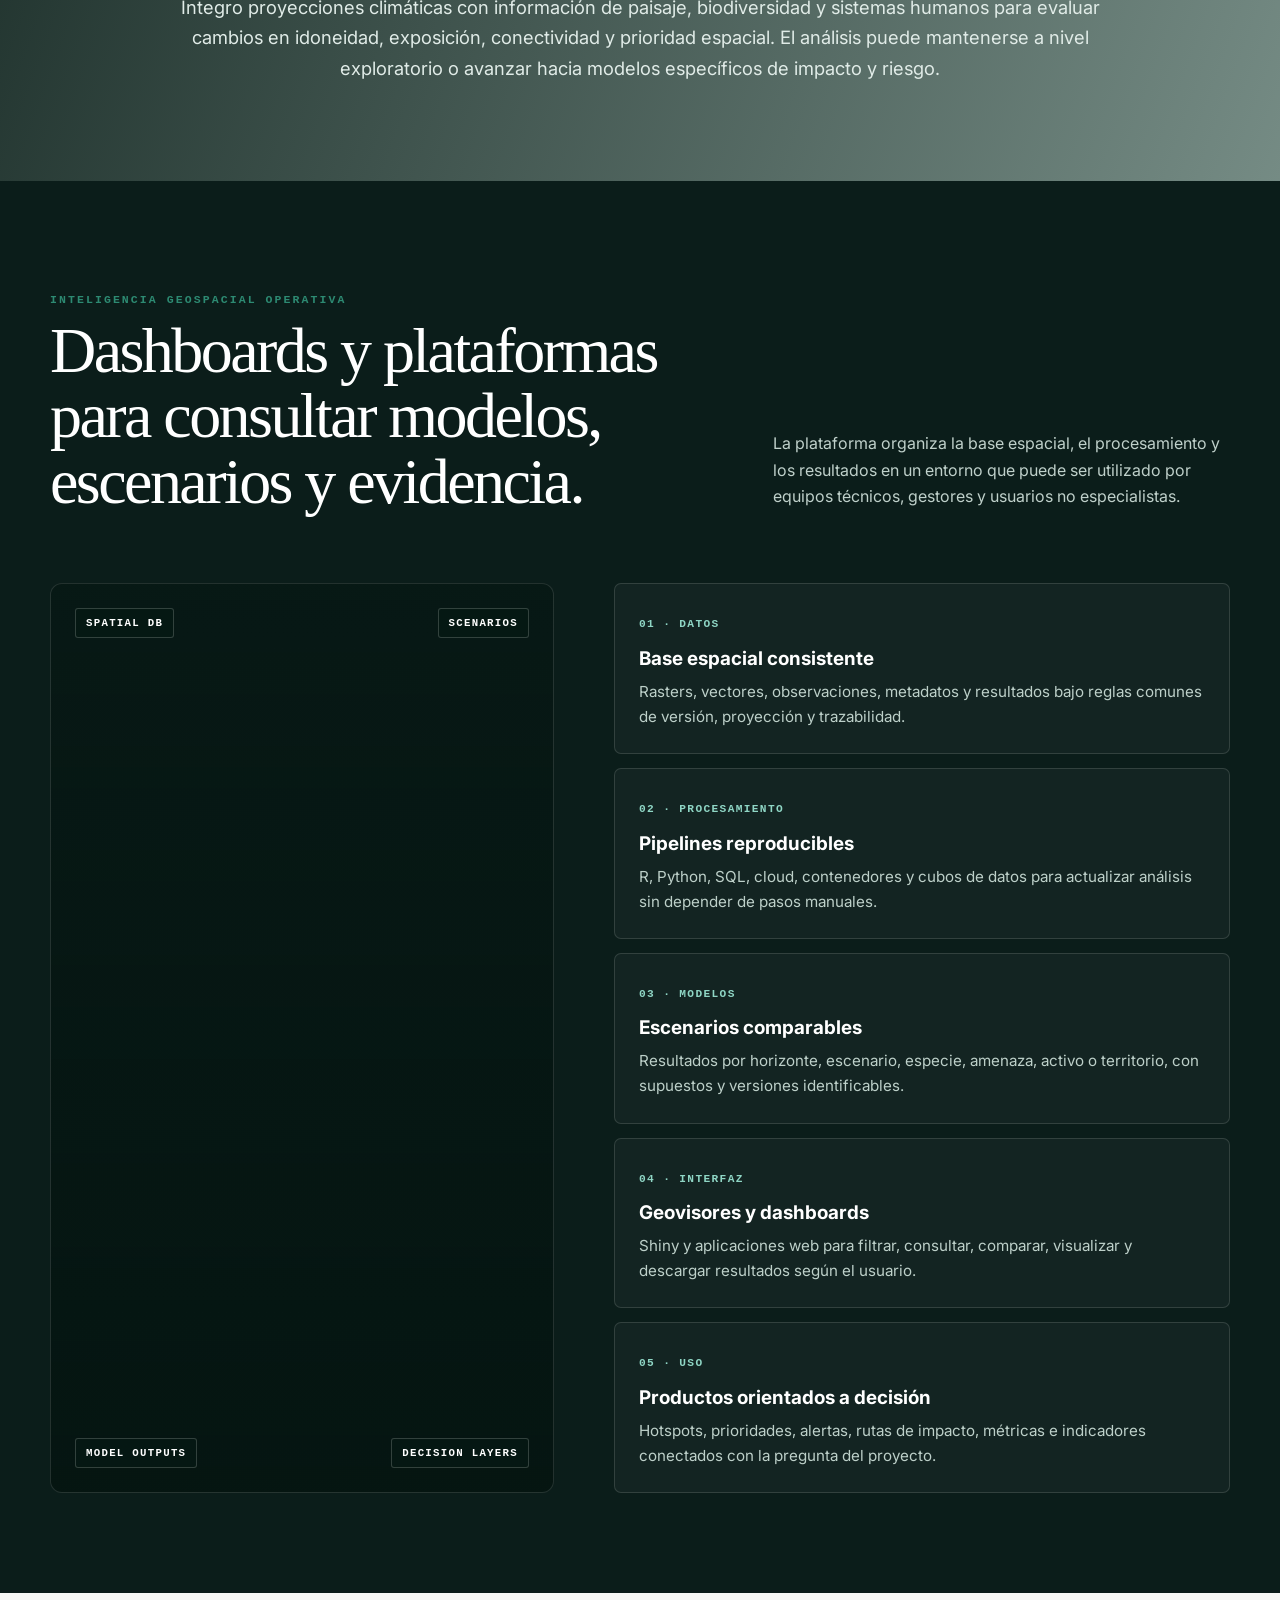
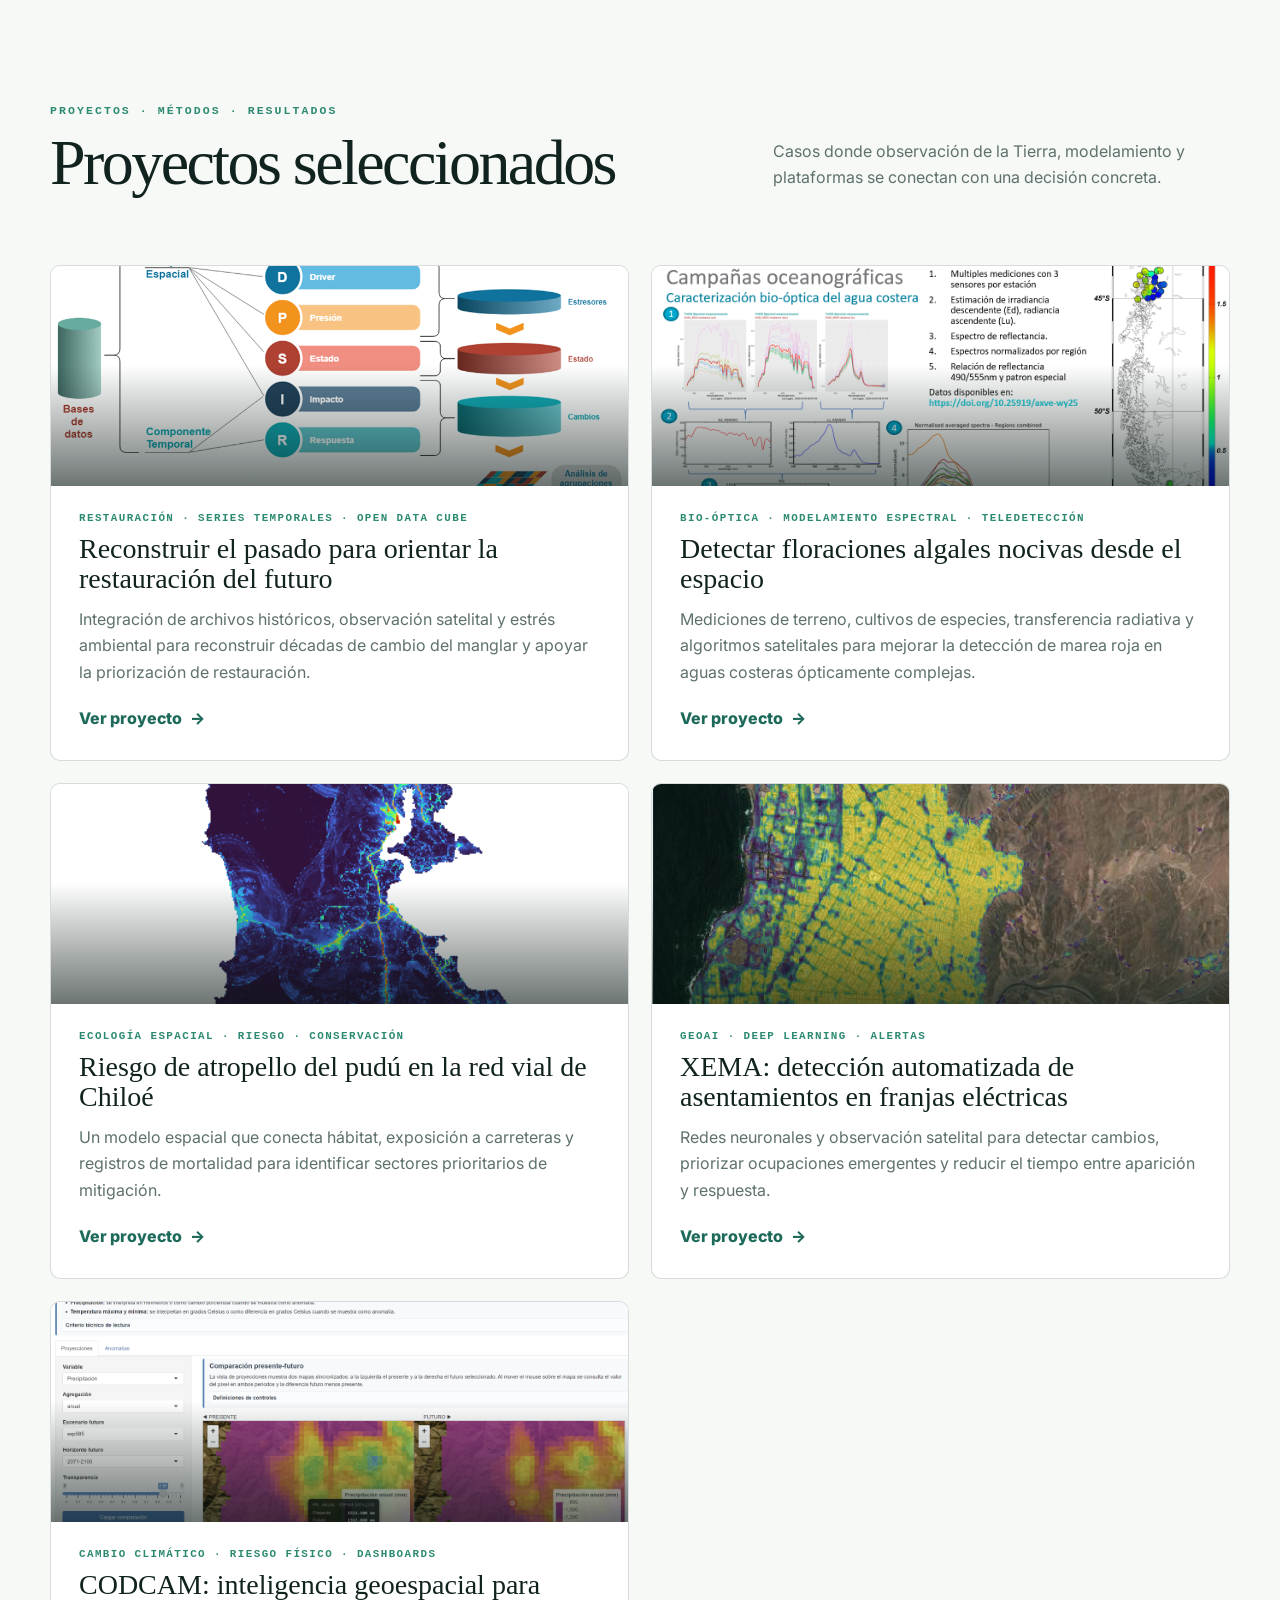
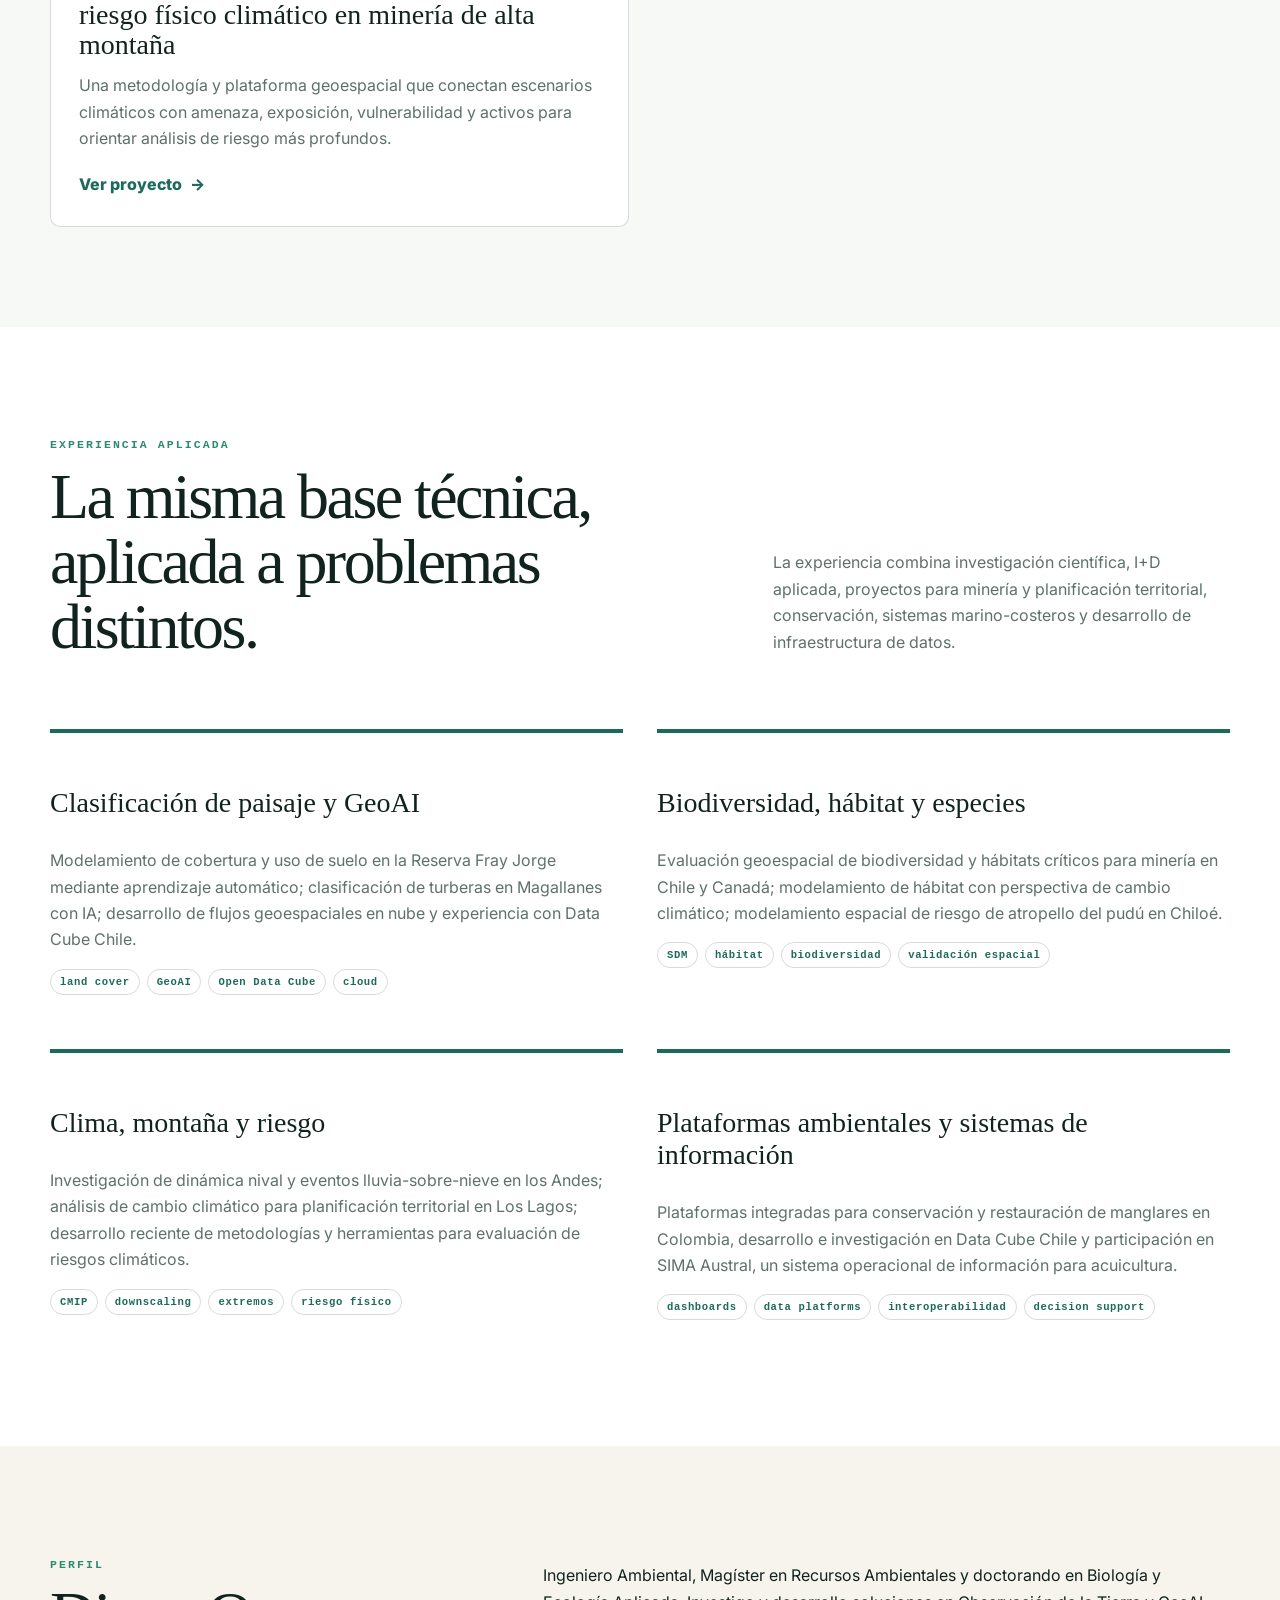
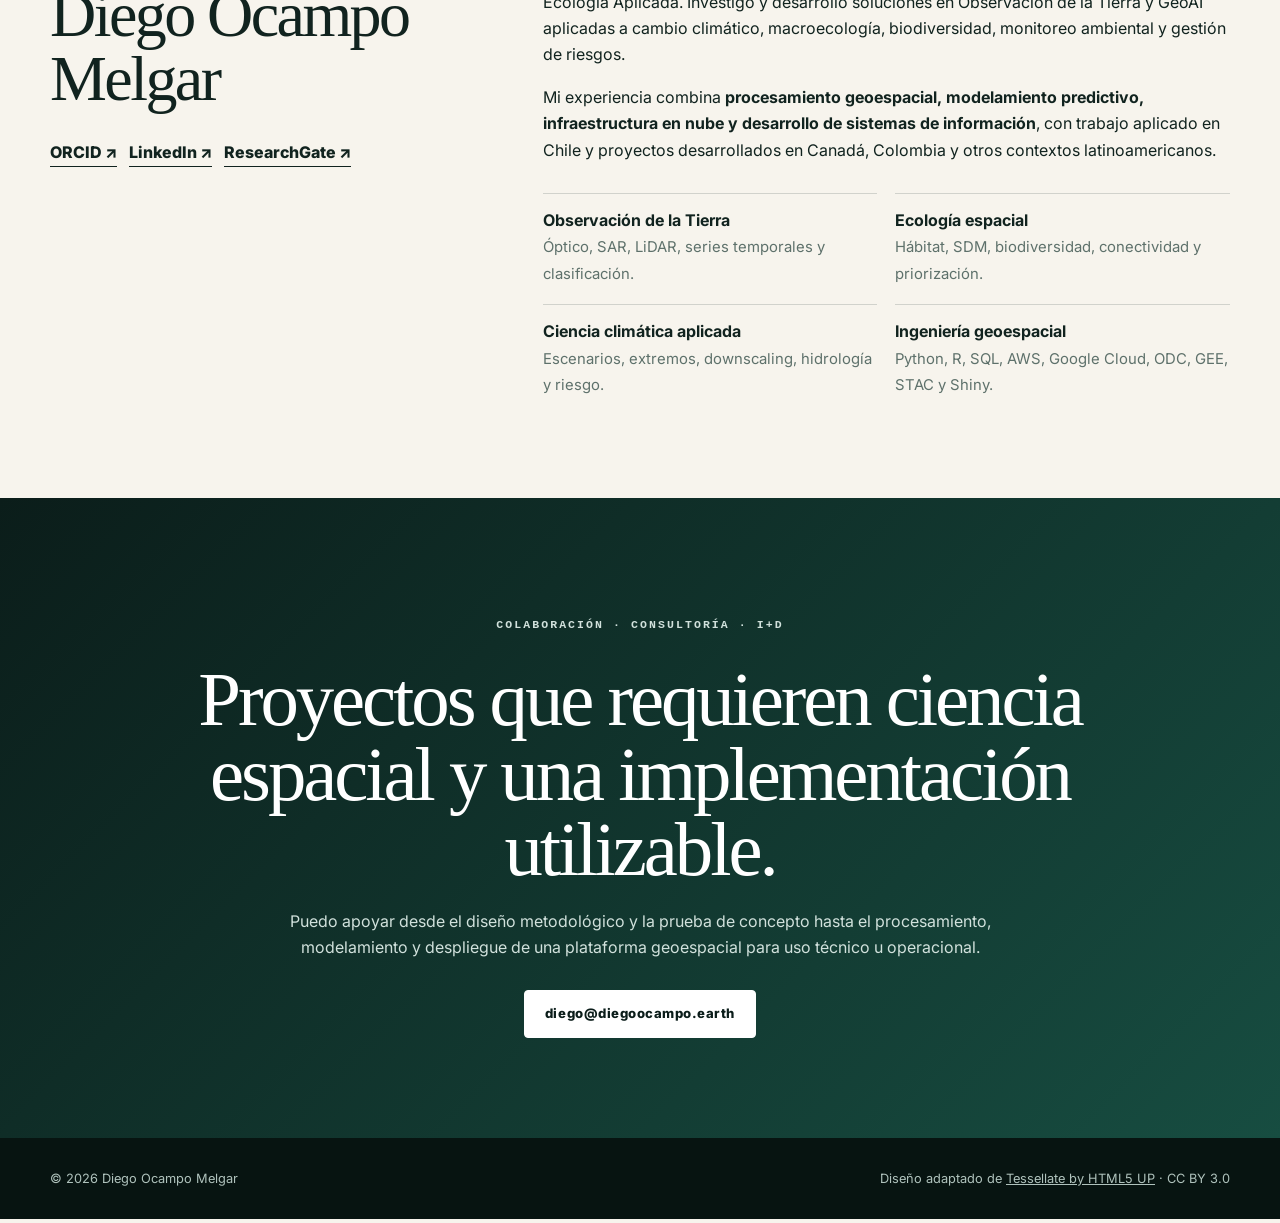
==== commit f03f9b54: "projects added" ====
--- a/index.html
+++ b/index.html
@@ -36,7 +36,7 @@
     "@id": "https://diegoocampo.earth/#diego-ocampo-melgar",
     "name": "Diego Ocampo Melgar",
     "url": "https://diegoocampo.earth/",
-    "email": "mailto:diego.ocampo.melgar@gmail.com",
+    "email": "mailto:diego@diegoocampo.earth",
     "jobTitle": "Investigador en Observación de la Tierra y GeoAI",
     "description": "Investigador en Observación de la Tierra y GeoAI aplicado a cambio climático, macroecología, monitoreo ambiental y gestión de riesgos.",
     "sameAs": [
@@ -74,6 +74,46 @@
   }
   </script>
 
+  <script type="application/ld+json">
+{
+  "@context": "https://schema.org",
+  "@type": "ItemList",
+  "name": "Proyectos seleccionados",
+  "itemListElement": [
+    {
+      "@type": "ListItem",
+      "position": 1,
+      "url": "https://diegoocampo.earth/projects/mangrove-restoration/",
+      "name": "Reconstruir el pasado para orientar la restauración del futuro"
+    },
+    {
+      "@type": "ListItem",
+      "position": 2,
+      "url": "https://diegoocampo.earth/projects/harmful-algal-blooms/",
+      "name": "Detectar floraciones algales nocivas desde el espacio"
+    },
+    {
+      "@type": "ListItem",
+      "position": 3,
+      "url": "https://diegoocampo.earth/projects/pudu-road-risk/",
+      "name": "Riesgo de atropello del pudú en la red vial de Chiloé"
+    },
+    {
+      "@type": "ListItem",
+      "position": 4,
+      "url": "https://diegoocampo.earth/projects/xema-settlement-monitoring/",
+      "name": "XEMA: detección automatizada de asentamientos en franjas eléctricas"
+    },
+    {
+      "@type": "ListItem",
+      "position": 5,
+      "url": "https://diegoocampo.earth/projects/codcam-climate-risk/",
+      "name": "CODCAM: inteligencia geoespacial para riesgo físico climático en minería de alta montaña"
+    }
+  ]
+}
+  </script>
+
   <link rel="preconnect" href="https://fonts.googleapis.com" />
   <link rel="preconnect" href="https://fonts.gstatic.com" crossorigin />
   <link href="https://fonts.googleapis.com/css2?family=Inter:wght@400;500;600;700;800&display=swap" rel="stylesheet" />
@@ -86,7 +126,7 @@
     <p class="eyebrow">OBSERVACIÓN DE LA TIERRA · GEOAI · ECOLOGÍA · CLIMA</p>
     <h1>Del territorio a la <em>inteligencia para decidir.</em></h1>
     <p class="lead">Explorando observación satelital, ecología espacial, escenarios climáticos y modelación avanzada para medir cambios, estimar hábitat y riesgo, y desplegar resultados en plataformas geoespaciales que equipos técnicos pueden consultar, actualizar y auditar.</p>
-    <div class="cta"><a class="button primary" href="#servicios">Ver capacidades</a><a class="button alt" href="mailto:diego.ocampo.melgar@gmail.com">Conversar sobre un proyecto</a></div>
+    <div class="cta"><a class="button primary" href="#proyectos">Ver proyectos</a><a class="button alt" href="mailto:diego@diegoocampo.earth">Conversar sobre un proyecto</a></div>
   </div></header>
 
   <main>
@@ -160,6 +200,12 @@
       </div>
     </div></section>
 
+
+    <section id="proyectos" class="section project-showcase"><div class="container">
+      <div class="section-title reveal"><div><p class="eyebrow">PROYECTOS · MÉTODOS · RESULTADOS</p><h2>Proyectos seleccionados</h2></div><p>Casos donde observación de la Tierra, modelamiento y plataformas se conectan con una decisión concreta.</p></div>
+      <div class="project-cards"><article class="project-card reveal"><div class="project-card-media"><img loading="lazy" src="assets/images/projects/mangrove-dpsir.png" alt="Reconstruir el pasado para orientar la restauración del futuro"></div><div class="project-card-body"><span class="project-kicker">RESTAURACIÓN · SERIES TEMPORALES · OPEN DATA CUBE</span><h3>Reconstruir el pasado para orientar la restauración del futuro</h3><p>Integración de archivos históricos, observación satelital y estrés ambiental para reconstruir décadas de cambio del manglar y apoyar la priorización de restauración.</p><span class="project-link">Ver proyecto</span></div><a class="card-hit" href="projects/mangrove-restoration/" aria-label="Ver proyecto: Reconstruir el pasado para orientar la restauración del futuro"></a></article><article class="project-card reveal"><div class="project-card-media"><img loading="lazy" src="assets/images/projects/hab-biooptics-campaigns.png" alt="Detectar floraciones algales nocivas desde el espacio"></div><div class="project-card-body"><span class="project-kicker">BIO-ÓPTICA · MODELAMIENTO ESPECTRAL · TELEDETECCIÓN</span><h3>Detectar floraciones algales nocivas desde el espacio</h3><p>Mediciones de terreno, cultivos de especies, transferencia radiativa y algoritmos satelitales para mejorar la detección de marea roja en aguas costeras ópticamente complejas.</p><span class="project-link">Ver proyecto</span></div><a class="card-hit" href="projects/harmful-algal-blooms/" aria-label="Ver proyecto: Detectar floraciones algales nocivas desde el espacio"></a></article><article class="project-card reveal"><div class="project-card-media"><img loading="lazy" src="assets/images/projects/pudu-road-risk.png" alt="Riesgo de atropello del pudú en la red vial de Chiloé"></div><div class="project-card-body"><span class="project-kicker">ECOLOGÍA ESPACIAL · RIESGO · CONSERVACIÓN</span><h3>Riesgo de atropello del pudú en la red vial de Chiloé</h3><p>Un modelo espacial que conecta hábitat, exposición a carreteras y registros de mortalidad para identificar sectores prioritarios de mitigación.</p><span class="project-link">Ver proyecto</span></div><a class="card-hit" href="projects/pudu-road-risk/" aria-label="Ver proyecto: Riesgo de atropello del pudú en la red vial de Chiloé"></a></article><article class="project-card reveal"><div class="project-card-media"><img loading="lazy" src="assets/images/projects/xema-settlement-detection.png" alt="XEMA: detección automatizada de asentamientos en franjas eléctricas"></div><div class="project-card-body"><span class="project-kicker">GEOAI · DEEP LEARNING · ALERTAS</span><h3>XEMA: detección automatizada de asentamientos en franjas eléctricas</h3><p>Redes neuronales y observación satelital para detectar cambios, priorizar ocupaciones emergentes y reducir el tiempo entre aparición y respuesta.</p><span class="project-link">Ver proyecto</span></div><a class="card-hit" href="projects/xema-settlement-monitoring/" aria-label="Ver proyecto: XEMA: detección automatizada de asentamientos en franjas eléctricas"></a></article><article class="project-card reveal"><div class="project-card-media"><img loading="lazy" src="assets/images/projects/codcam-dashboard.png" alt="CODCAM: inteligencia geoespacial para riesgo físico climático en minería de alta montaña"></div><div class="project-card-body"><span class="project-kicker">CAMBIO CLIMÁTICO · RIESGO FÍSICO · DASHBOARDS</span><h3>CODCAM: inteligencia geoespacial para riesgo físico climático en minería de alta montaña</h3><p>Una metodología y plataforma geoespacial que conectan escenarios climáticos con amenaza, exposición, vulnerabilidad y activos para orientar análisis de riesgo más profundos.</p><span class="project-link">Ver proyecto</span></div><a class="card-hit" href="projects/codcam-climate-risk/" aria-label="Ver proyecto: CODCAM: inteligencia geoespacial para riesgo físico climático en minería de alta montaña"></a></article></div>
+    </div></section>
+
     <section class="section casework"><div class="container">
       <div class="section-title reveal">
         <div><p class="eyebrow">EXPERIENCIA APLICADA</p><h2>La misma base técnica, aplicada a problemas distintos.</h2></div>
@@ -189,7 +235,7 @@
       <p class="eyebrow">COLABORACIÓN · CONSULTORÍA · I+D</p>
       <h2>Proyectos que requieren ciencia espacial y una implementación utilizable.</h2>
       <p>Puedo apoyar desde el diseño metodológico y la prueba de concepto hasta el procesamiento, modelamiento y despliegue de una plataforma geoespacial para uso técnico u operacional.</p>
-      <a class="button primary" href="mailto:contacto@diegoocampo.earth">contacto@diegoocampo.earth</a>
+      <a class="button primary" href="mailto:diego@diegoocampo.earth">diego@diegoocampo.earth</a>
     </div></section>
   </main>
 
--- a/assets/css/main.css
+++ b/assets/css/main.css
@@ -18,3 +18,28 @@
 .reveal{opacity:0;transform:translateY(22px);transition:.7s ease}.reveal.visible{opacity:1;transform:none}
 @media(max-width:900px){#header,.parallax{background-attachment:scroll}.intro-grid,.section-title,.stack,.about-grid{grid-template-columns:1fr;gap:30px}.value-strip{grid-template-columns:repeat(2,1fr)}.journey-grid{grid-template-columns:1fr}.step{min-height:auto;border-right:0;border-bottom:1px solid var(--line)}.step:after{content:"↓";right:24px;top:auto;bottom:-13px}.offer-grid,.cases{grid-template-columns:1fr}.cred{grid-template-columns:1fr 1fr}.section{padding:75px 0}.hero{padding-top:120px}.footer .container{flex-direction:column;align-items:flex-start}}
 @media(max-width:560px){.container{width:min(100% - 28px,var(--max))}.value-strip{grid-template-columns:1fr}.value-strip>div{border-right:0;border-bottom:1px solid var(--line)}.cred{grid-template-columns:1fr}.hero h1{font-size:3.25rem}.langbar{top:12px;right:12px}.section{padding:62px 0}}
+
+/* Project portfolio */
+.project-showcase{background:#f7f9f6}
+.project-cards{display:grid;grid-template-columns:repeat(12,1fr);gap:22px}
+.project-card{grid-column:span 6;position:relative;overflow:hidden;border-radius:10px;background:#fff;border:1px solid var(--line);min-height:430px;display:flex;flex-direction:column;transition:transform .25s ease,box-shadow .25s ease,border-color .25s ease}
+.project-card.featured{grid-column:span 7}.project-card.compact{grid-column:span 5}
+.project-card-media{height:220px;overflow:hidden;background:#102a24;position:relative}.project-card-media:after{content:"";position:absolute;inset:0;background:linear-gradient(180deg,transparent 45%,rgba(3,17,14,.58))}.project-card-media img{width:100%;height:100%;object-fit:cover;transition:transform .45s ease}.project-card-body{padding:26px 28px 28px;display:flex;flex-direction:column;flex:1}.project-card .project-kicker{font:800 .68rem ui-monospace,SFMono-Regular,Menlo,monospace;letter-spacing:.13em;text-transform:uppercase;color:var(--green2)}.project-card h3{font:400 1.75rem/1.08 Georgia,"Times New Roman",serif;margin:10px 0 12px}.project-card p{color:var(--muted);margin:0 0 20px}.project-card .project-link{margin-top:auto;font-weight:800;color:var(--green);display:inline-flex;gap:8px;align-items:center}.project-card .project-link:after{content:"→"}.project-card>a.card-hit{position:absolute;inset:0;z-index:3}.project-card:focus-within{outline:3px solid rgba(45,138,114,.28);outline-offset:3px}@media(hover:hover) and (pointer:fine){.project-card:hover{transform:translateY(-5px);box-shadow:var(--shadow);border-color:rgba(29,106,90,.3)}.project-card:hover .project-card-media img{transform:scale(1.035)}}
+
+/* Project detail pages */
+.project-page{background:var(--paper)}
+.project-topbar{position:fixed;top:18px;left:22px;right:22px;z-index:60;display:flex;justify-content:space-between;align-items:center;pointer-events:none}.project-topbar>a,.project-topbar .project-lang{pointer-events:auto}.project-home{display:inline-flex;align-items:center;gap:8px;padding:9px 13px;border-radius:999px;background:rgba(9,27,23,.78);backdrop-filter:blur(14px);border:1px solid rgba(255,255,255,.16);color:#fff;font-weight:800;font-size:.76rem;letter-spacing:.04em}.project-lang{display:flex;gap:7px;padding:6px;border-radius:999px;background:rgba(9,27,23,.78);backdrop-filter:blur(14px);border:1px solid rgba(255,255,255,.16)}.project-lang a{padding:6px 10px;border-radius:999px;color:#dce9e5;font-size:.72rem;font-weight:800}.project-lang a.active{background:#fff;color:var(--dark)}
+.scroll-progress{position:fixed;top:0;left:0;height:3px;width:0;background:#7dd8c1;z-index:80}
+.project-hero{min-height:76vh;display:grid;align-items:end;position:relative;overflow:hidden;background:var(--dark);color:#fff}.project-hero:before{content:"";position:absolute;inset:0;background:linear-gradient(90deg,rgba(5,20,17,.94) 0%,rgba(5,20,17,.82) 44%,rgba(5,20,17,.2) 100%);z-index:1}.project-hero .hero-image{position:absolute;inset:0}.project-hero .hero-image img{width:100%;height:100%;object-fit:cover;filter:saturate(.9) contrast(1.04)}.project-hero-content{position:relative;z-index:2;width:min(var(--max),calc(100% - 44px));margin:0 auto;padding:130px 0 78px;display:grid;grid-template-columns:1.15fr .55fr;gap:70px;align-items:end}.project-hero h1{font:400 clamp(3rem,6.8vw,6.6rem)/.93 Georgia,"Times New Roman",serif;letter-spacing:-.05em;margin:.14em 0 .25em;max-width:900px}.project-hero .lead{font-size:1.15rem;line-height:1.65;color:#e1ebe7;max-width:790px}.project-meta{border-left:1px solid rgba(255,255,255,.25);padding-left:28px;display:grid;gap:17px}.project-meta span{font:700 .66rem ui-monospace,SFMono-Regular,Menlo,monospace;letter-spacing:.13em;color:#9bdccc;text-transform:uppercase;display:block}.project-meta strong{display:block;margin-top:3px;font-size:.96rem;color:#fff}
+.project-section{padding:88px 0}.project-section.alt{background:#fff}.project-copy{width:min(900px,calc(100% - 44px));margin:auto}.project-copy.wide{width:min(var(--max),calc(100% - 44px))}.project-copy h2{font:400 clamp(2.2rem,4.3vw,4rem)/1.02 Georgia,"Times New Roman",serif;letter-spacing:-.035em;margin:.18em 0 .5em}.project-copy h3{font:400 1.7rem/1.15 Georgia,"Times New Roman",serif;margin:1.8em 0 .5em}.project-copy p{font-size:1.06rem;color:#33413e}.project-copy p.big{font-size:1.23rem;color:var(--ink)}.project-copy strong{color:var(--ink)}
+.project-lens{display:grid;grid-template-columns:.62fr 1.38fr;gap:44px;align-items:start}.lens-buttons{display:grid;gap:9px;position:sticky;top:86px}.lens-button{appearance:none;border:1px solid var(--line);background:#fff;color:var(--ink);padding:16px 17px;text-align:left;border-radius:6px;font:800 .78rem Inter,sans-serif;cursor:pointer;transition:.2s}.lens-button[aria-selected="true"]{background:var(--dark);color:#fff;border-color:var(--dark)}.lens-panel{background:#fff;border:1px solid var(--line);border-radius:9px;padding:34px;min-height:230px}.lens-panel .eyebrow{margin-top:0}.lens-panel p{font-size:1.12rem;margin-bottom:0}
+.project-stats{display:grid;grid-template-columns:repeat(3,1fr);gap:14px;margin-top:34px}.project-stat{padding:22px;border:1px solid var(--line);border-radius:7px;background:#fff}.project-stat b{display:block;font:400 2rem Georgia,"Times New Roman",serif;color:var(--green)}.project-stat span{display:block;margin-top:5px;color:var(--muted);font-size:.86rem}
+.project-flow{display:grid;grid-template-columns:repeat(4,1fr);border:1px solid var(--line);border-radius:8px;overflow:hidden;margin-top:34px}.flow-step{padding:24px;border-right:1px solid var(--line);background:#fff}.flow-step:last-child{border-right:0}.flow-step small{font:800 .65rem ui-monospace,SFMono-Regular,Menlo,monospace;color:var(--green2);letter-spacing:.1em}.flow-step h3{font-size:1.3rem;margin:.8em 0 .45em}.flow-step p{font-size:.9rem;color:var(--muted);margin:0}
+.project-gallery{display:grid;grid-template-columns:repeat(2,1fr);gap:18px;margin-top:34px}.project-gallery.single{grid-template-columns:1fr}.project-figure{appearance:none;border:0;padding:0;background:#0c1815;border-radius:9px;overflow:hidden;cursor:zoom-in;position:relative;min-height:260px}.project-figure img{width:100%;height:100%;max-height:540px;object-fit:contain;background:#fff}.project-figure:after{content:"Ampliar";position:absolute;right:12px;bottom:12px;background:rgba(6,22,18,.78);color:#fff;padding:7px 10px;border-radius:999px;font:700 .66rem Inter,sans-serif;letter-spacing:.06em}.project-figure.en:after{content:"Enlarge"}
+.project-dialog{border:0;border-radius:10px;padding:0;max-width:min(1100px,92vw);max-height:92vh;background:#071411;color:#fff;box-shadow:0 40px 120px rgba(0,0,0,.45)}.project-dialog::backdrop{background:rgba(0,0,0,.76)}.dialog-inner{padding:16px}.dialog-inner img{max-width:100%;max-height:78vh;object-fit:contain;margin:auto}.dialog-close{display:block;margin:0 0 12px auto;border:1px solid rgba(255,255,255,.25);background:transparent;color:#fff;border-radius:999px;padding:7px 11px;cursor:pointer;font-weight:800}
+.project-callout{margin:34px 0;padding:28px 30px;border-left:4px solid var(--green2);background:#eaf3ef;border-radius:0 8px 8px 0}.project-callout p{margin:0;color:#19332d;font-size:1.12rem}.project-capabilities{display:flex;gap:9px;flex-wrap:wrap;margin-top:26px}.project-capabilities span{padding:8px 11px;border-radius:999px;background:#e4f1ed;color:var(--green);font:800 .68rem ui-monospace,SFMono-Regular,Menlo,monospace;letter-spacing:.05em}
+.project-nav{display:grid;grid-template-columns:1fr 1fr;gap:18px;margin-top:46px}.project-nav a{padding:22px;border:1px solid var(--line);border-radius:8px;background:#fff}.project-nav small{display:block;color:var(--green2);font-weight:800;text-transform:uppercase;letter-spacing:.1em}.project-nav strong{display:block;margin-top:6px;font:400 1.25rem Georgia,"Times New Roman",serif}.project-nav a:last-child{text-align:right}
+.project-note{font-size:.85rem!important;color:var(--muted)!important;border-top:1px solid var(--line);padding-top:16px;margin-top:30px}
+
+@media(max-width:900px){.project-card,.project-card.featured,.project-card.compact{grid-column:span 12}.project-hero-content{grid-template-columns:1fr;gap:30px}.project-meta{border-left:0;border-top:1px solid rgba(255,255,255,.25);padding:22px 0 0;grid-template-columns:repeat(2,1fr)}.project-lens{grid-template-columns:1fr}.lens-buttons{position:static;grid-template-columns:repeat(3,1fr)}.project-stats{grid-template-columns:1fr 1fr}.project-flow{grid-template-columns:1fr 1fr}.flow-step:nth-child(2){border-right:0}.flow-step:nth-child(-n+2){border-bottom:1px solid var(--line)}.project-gallery{grid-template-columns:1fr}}
+@media(max-width:560px){.project-topbar{left:12px;right:12px;top:10px}.project-home{padding:8px 10px}.project-hero-content{width:min(100% - 28px,var(--max));padding:110px 0 56px}.project-meta{grid-template-columns:1fr}.lens-buttons{grid-template-columns:1fr}.project-stats{grid-template-columns:1fr}.project-flow{grid-template-columns:1fr}.flow-step{border-right:0;border-bottom:1px solid var(--line)}.flow-step:last-child{border-bottom:0}.project-nav{grid-template-columns:1fr}.project-nav a:last-child{text-align:left}.project-section{padding:62px 0}}
